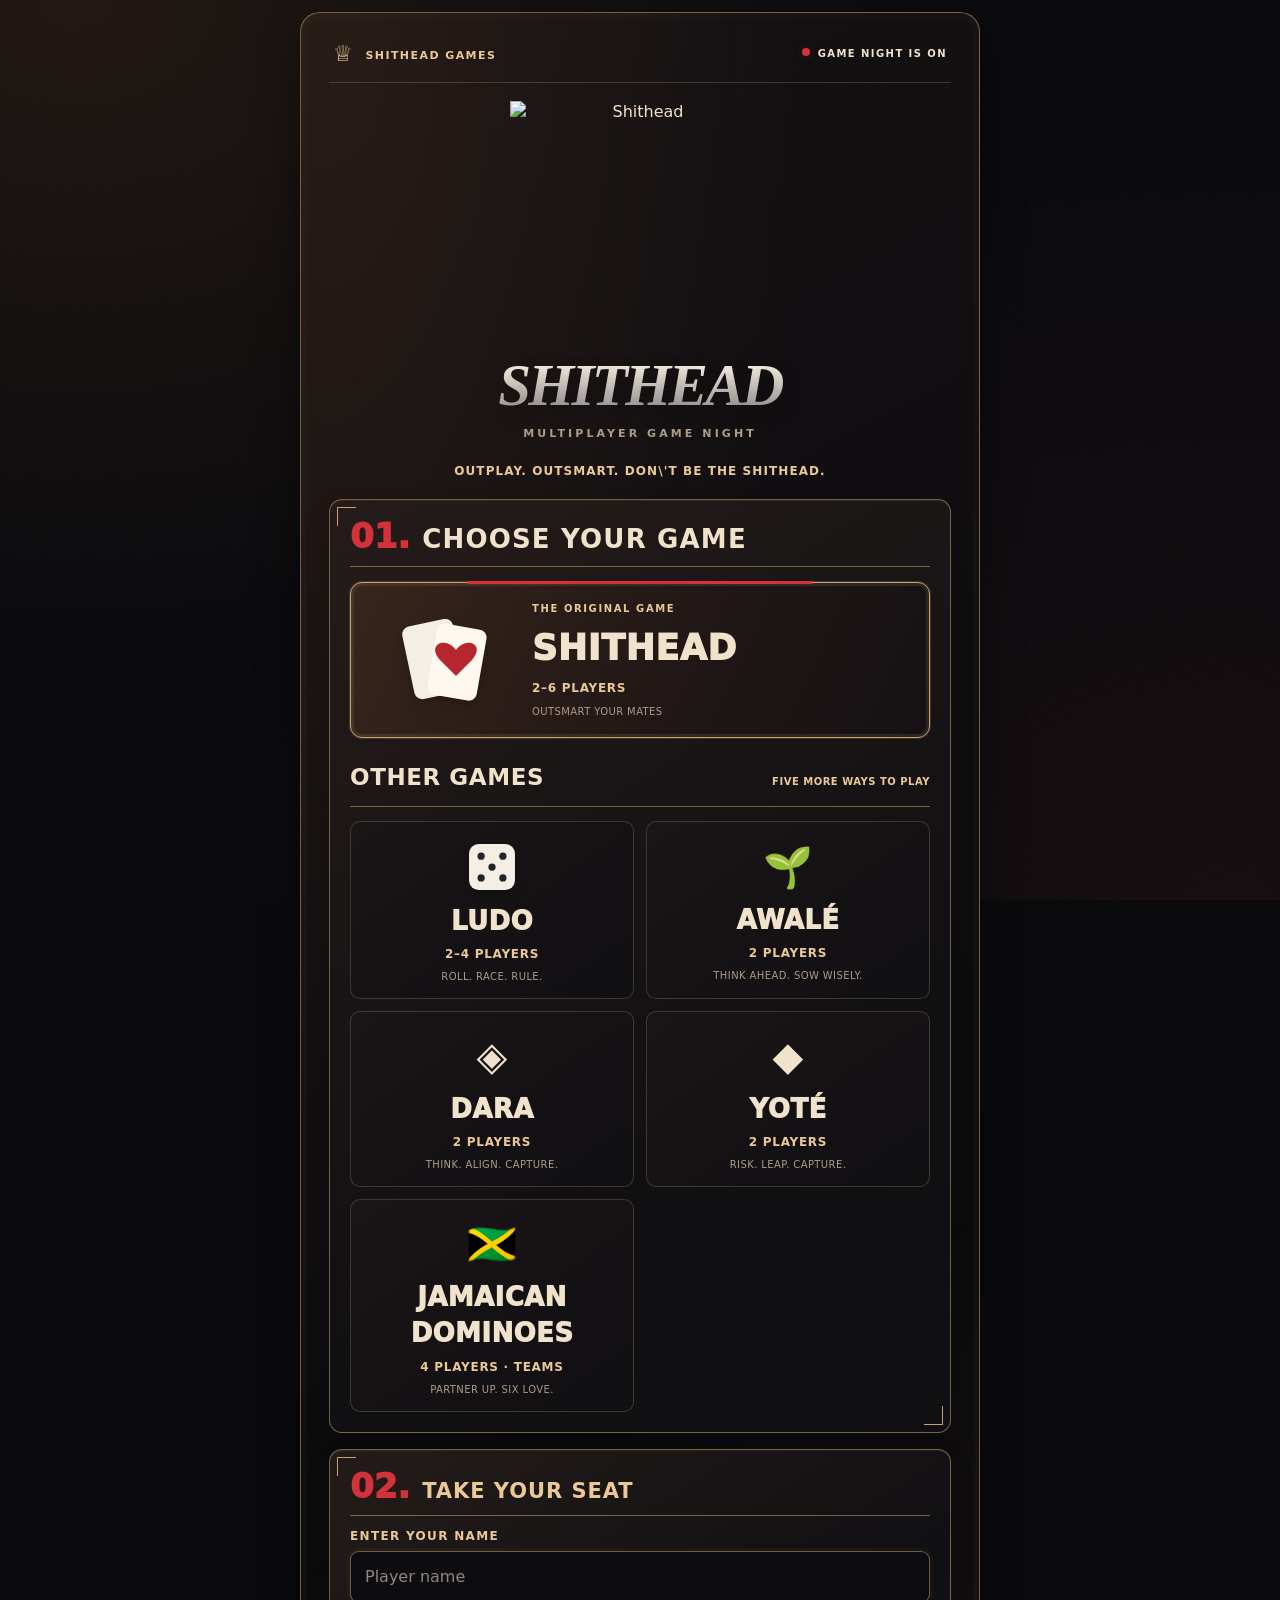
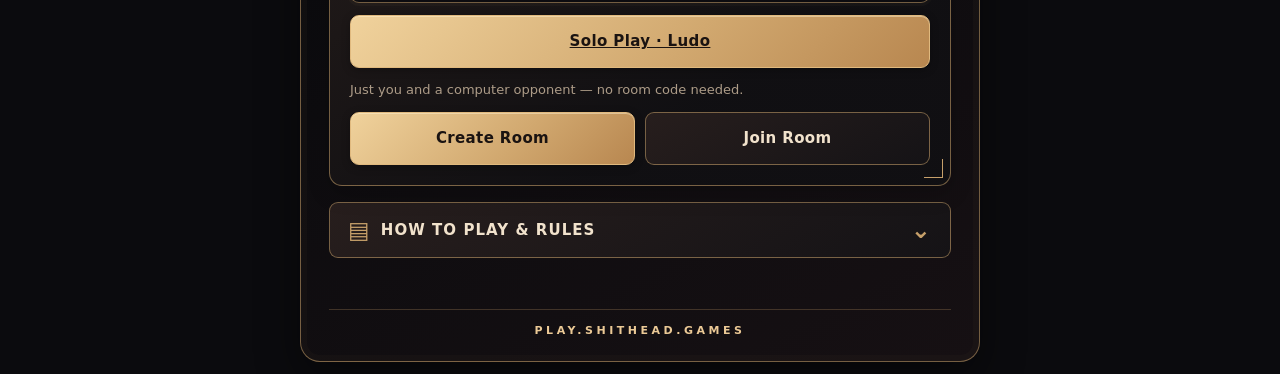
==== server/app/static/index.html @ e71b08be "feat(solo): add Solo Play entry alongside multiplayer rooms" ====
<!doctype html>
<html lang="en">
<head>
<meta charset="utf-8">
<meta name="viewport" content="width=device-width,initial-scale=1,viewport-fit=cover">
<meta name="theme-color" content="#0b0b0e">
<title>Shithead Games — Shithead &amp; Ludo</title>
<link rel="icon" href="/brand/favicon.png" type="image/png">
<link rel="apple-touch-icon" href="/brand/shithead-logo-180.png">
<meta name="description" content="Play Shithead and Ludo with friends online.">
<meta name="apple-mobile-web-app-capable" content="yes">
<meta name="apple-mobile-web-app-title" content="Shithead">
<style>
/* ---------------------------------------------------------------- tokens */
:root{
  --wood-1:#7d4c2b; --wood-2:#5a3520; --wood-3:#331d10;
  --ivory:#f8f2e4; --ivory-2:#e6d9bd;
  --red:#b3261e; --black:#18212b;
  --amber:#f3a23e; --amber-dim:#8a5a24;
  --charcoal:#14181c; --panel:rgba(20,13,8,.62);
  --text:#f6efe4; --muted:#c3ad94;
  --ok:#3fae63;
  --card-w:60px; --card-h:84px;
  color-scheme:dark;
}
*{box-sizing:border-box}
html,body{height:100%}
body{
  margin:0;
  font:16px/1.4 system-ui,-apple-system,"Segoe UI",sans-serif;
  color:var(--text);
  background:var(--charcoal);
  overscroll-behavior:none;
  -webkit-text-size-adjust:100%;
}
button{font:inherit;color:inherit;border:0;background:none;cursor:pointer}
.hidden{display:none!important}

/* ------------------------------------------------------------ app shell */
#app{min-height:100dvh;display:flex;flex-direction:column}

/* --------------------------------------------------------- home + lobby */
.shell{
  min-height:100dvh;display:flex;flex-direction:column;gap:18px;
  padding:28px 20px calc(28px + env(safe-area-inset-bottom));
  max-width:520px;margin-inline:auto;width:100%;
  background:
    radial-gradient(120% 70% at 50% 0%,#20262c 0%,#14181c 60%,#0e1114 100%);
}
.brand{text-align:center;margin-top:18px}
/* Owner-approved artwork. Square, never cropped or recoloured; the art
   carries its own charcoal ground, so the frame only softens its edge. */
.brand .mark{
  width:170px;height:170px;margin:0 auto 16px;display:block;
  border-radius:22px;object-fit:contain;
  background:#0f0d0c;border:1px solid rgba(255,255,255,.07);
  box-shadow:0 18px 40px rgba(0,0,0,.55);
}
.brand h1{
  margin:0;font:italic 800 40px/1 Georgia,serif;letter-spacing:.04em;
  background:linear-gradient(180deg,#ffffff,#9aa3ad 60%,#6d757e);
  -webkit-background-clip:text;background-clip:text;color:transparent;
}
.brand p{margin:6px 0 0;color:var(--muted);font-size:13px;letter-spacing:.08em;text-transform:uppercase}
.panel{
  background:rgba(255,255,255,.045);border:1px solid rgba(255,255,255,.09);
  border-radius:18px;padding:18px;
}
.panel h2{margin:0 0 12px;font-size:13px;letter-spacing:.14em;text-transform:uppercase;color:var(--muted);font-weight:600}
label.field{display:block;margin-bottom:12px}
label.field span{display:block;font-size:12px;letter-spacing:.1em;text-transform:uppercase;color:var(--muted);margin-bottom:6px}
input,select{
  width:100%;padding:14px;border-radius:12px;
  background:rgba(0,0,0,.35);border:1px solid rgba(255,255,255,.14);
  color:var(--text);font:inherit;
}
input:focus,select:focus{outline:2px solid var(--amber);outline-offset:1px}
.btn{
  display:block;width:100%;padding:15px;border-radius:13px;font-weight:700;
  text-align:center;transition:transform .08s,filter .15s;
}
.btn:active{transform:scale(.98)}
.btn:disabled{opacity:.45;cursor:not-allowed}
.btn-primary{background:linear-gradient(180deg,#eceff3,#c3cad3);color:#14181c}
.btn-ghost{background:rgba(255,255,255,.07);border:1px solid rgba(255,255,255,.16)}
.btn-row{display:grid;grid-template-columns:1fr 1fr;gap:12px}
#room{text-transform:uppercase;letter-spacing:.4em;text-align:center;font-weight:700}
#status{min-height:22px;text-align:center;color:var(--amber);font-size:14px}

/* seats in the lobby */
#players{list-style:none;margin:0;padding:0;display:flex;flex-direction:column;gap:10px}
#players li{display:flex;align-items:center;gap:12px;padding:12px;border-radius:13px;background:rgba(0,0,0,.28)}
.avatar{
  width:38px;height:38px;border-radius:50%;flex:0 0 auto;display:grid;place-items:center;
  background:linear-gradient(145deg,#4a5560,#2b333c);font-weight:700;font-size:15px;
}
.seat-name{flex:1;min-width:0;overflow:hidden;text-overflow:ellipsis;white-space:nowrap}
.pill{font-size:11px;letter-spacing:.08em;text-transform:uppercase;padding:4px 9px;border-radius:999px}
.pill.ready{background:rgba(63,174,99,.2);color:#7fd49a}
.pill.waiting{background:rgba(255,255,255,.08);color:var(--muted)}
.pill.off{background:rgba(179,38,30,.18);color:#e88b85}
.code-display{text-align:center;padding:14px;border-radius:14px;background:rgba(0,0,0,.3);margin-bottom:14px}
.code-display b{display:block;font-size:34px;letter-spacing:.5em;text-indent:.5em;font-weight:800}
.code-display small{color:var(--muted);letter-spacing:.1em;text-transform:uppercase;font-size:11px}

/* ------------------------------------------------------------ the table */
#screen-table{
  flex:1;display:flex;flex-direction:column;min-height:100dvh;
  padding:calc(8px + env(safe-area-inset-top)) 10px calc(8px + env(safe-area-inset-bottom));
  background:
    radial-gradient(130% 80% at 50% 38%,#8a552f 0%,#6a3f24 38%,#432716 72%,#2a1810 100%),
    repeating-linear-gradient(94deg,rgba(0,0,0,.055) 0 2px,rgba(255,255,255,.012) 2px 6px);
  background-blend-mode:multiply,normal;
}
.table-top{display:flex;align-items:center;gap:10px;margin-bottom:6px}
.room-chip{
  padding:7px 11px;border-radius:11px;background:rgba(0,0,0,.42);
  font-size:11px;letter-spacing:.1em;line-height:1.25;color:var(--muted);
}
.room-chip b{display:block;color:var(--text);font-size:15px;letter-spacing:.26em}
.table-top .spacer{flex:1}
.icon-btn{
  width:40px;height:40px;border-radius:50%;background:rgba(0,0,0,.42);
  display:grid;place-items:center;font-size:17px;
}
.table-top .icon-btn + .icon-btn{margin-left:8px}
#refresh-game svg{width:20px;height:20px;color:var(--ivory-2)}
#refresh-game[disabled]{opacity:.55}
#refresh-game.spinning svg{animation:spin .9s linear infinite}
@keyframes spin{to{transform:rotate(360deg)}}
@media (prefers-reduced-motion:reduce){#refresh-game.spinning svg{animation:none}}

/* opponents */
#opponents{display:flex;gap:8px;justify-content:center;flex-wrap:wrap;margin-bottom:4px}
.opp{
  flex:1 1 0;min-width:96px;max-width:172px;padding:8px 6px;border-radius:14px;
  background:rgba(0,0,0,.3);border:1.5px solid transparent;text-align:center;
  transition:border-color .2s,background .2s;
}
.opp.is-turn{border-color:var(--amber);background:rgba(243,162,62,.14)}
.opp.targetable{cursor:pointer}
.opp.targeted{border-color:#6fd3f5;background:rgba(111,211,245,.16)}
.opp.done{opacity:.45}
.opp-head{display:flex;align-items:center;gap:7px;justify-content:center;margin-bottom:6px}
.opp-name{font-size:12px;font-weight:600;overflow:hidden;text-overflow:ellipsis;white-space:nowrap;max-width:72px}
.opp .avatar{width:26px;height:26px;font-size:12px}
.opp-zones{display:flex;gap:6px;justify-content:center;align-items:flex-end}
.mini-stack{position:relative;display:grid;place-items:center}
.mini{width:22px;height:31px;border-radius:4px}
.mini.back{background:linear-gradient(140deg,#35465a,#1b2531);border:1px solid #0e151d}
.count-badge{
  position:absolute;right:-5px;bottom:-5px;min-width:17px;height:17px;padding:0 4px;
  border-radius:9px;background:var(--charcoal);color:var(--text);
  font-size:10px;font-weight:700;display:grid;place-items:center;border:1px solid rgba(255,255,255,.2);
}
.zone-tag{font-size:9px;letter-spacing:.06em;text-transform:uppercase;color:var(--muted);margin-top:3px}

/* turn banner */
#turn-banner{
  align-self:center;margin:8px 0;padding:11px 26px;border-radius:999px;
  font-weight:800;letter-spacing:.04em;font-size:15px;
  background:rgba(0,0,0,.4);color:var(--muted);transition:background .25s,color .25s;
}
#turn-banner.mine{background:linear-gradient(180deg,#46c172,#2f9b56);color:#06210f;box-shadow:0 3px 14px rgba(63,174,99,.35)}
#turn-banner.over{background:rgba(179,38,30,.3);color:#f0b4b0}
#finished-actions{display:grid;gap:8px;margin:9px auto;width:min(100%,360px)}
#reaction-actions{display:flex;gap:5px;justify-content:center;flex-wrap:wrap;margin:8px 0}
#reaction-actions button{background:rgba(0,0,0,.45);border:1px solid #856249;border-radius:12px;padding:8px;font-size:22px}
#reaction-toast{position:fixed;left:50%;top:16%;transform:translateX(-50%);z-index:4;background:#1c1510eF;border:1px solid var(--amber);border-radius:25px;padding:10px 18px;font-size:23px;pointer-events:none;max-width:90%;text-align:center}

/* centre felt */
.felt{
  flex:1;display:flex;align-items:center;justify-content:center;gap:26px;
  min-height:140px;position:relative;
}
.slot{display:flex;flex-direction:column;align-items:center;gap:7px}
.slot-label{font-size:11px;letter-spacing:.08em;text-transform:uppercase;color:var(--muted)}
.empty-slot{
  width:var(--card-w);height:var(--card-h);border-radius:9px;
  border:2px dashed rgba(255,255,255,.22);display:grid;place-items:center;
  font-size:11px;color:rgba(255,255,255,.4);
}
.pile-stack{position:relative;width:var(--card-w);height:var(--card-h)}
.pile-stack .card{position:absolute;inset:0}
.pile-stack .card:nth-child(1){transform:translate(4px,4px) rotate(3deg)}
.pile-stack .card:nth-child(2){transform:translate(2px,2px) rotate(-2deg)}
.pile-stack .card:nth-child(3){transform:none}
#lock-badge{
  position:absolute;top:4px;left:50%;transform:translateX(-50%);
  padding:5px 13px;border-radius:999px;background:rgba(111,211,245,.2);
  border:1px solid rgba(111,211,245,.5);color:#bfe9fa;
  font-size:11px;font-weight:700;letter-spacing:.08em;text-transform:uppercase;
}

/* a card */
.card{
  width:var(--card-w);height:var(--card-h);border-radius:8px;position:relative;
  background:linear-gradient(158deg,var(--ivory),var(--ivory-2));
  box-shadow:0 3px 7px rgba(0,0,0,.45),inset 0 0 0 1px rgba(0,0,0,.09);
  font-family:Georgia,"Times New Roman",serif;flex:0 0 auto;
}
.card.red{color:var(--red)} .card.black{color:var(--black)}
.card .corner{position:absolute;font-weight:700;line-height:.95;text-align:center}
.card .corner.tl{top:5px;left:5px;font-size:13px}
.card .corner.br{bottom:5px;right:5px;font-size:13px;transform:rotate(180deg)}
.card .corner small{display:block;font-size:10px}
.card .centre{position:absolute;inset:0;display:grid;place-items:center;font-size:30px;font-weight:700}
.card.joker .centre{font-size:13px;letter-spacing:.04em;text-align:center;line-height:1.15}
/* small card, used for opponents' exposed face-up cards */
.card.sm{width:26px;height:37px;border-radius:4px;box-shadow:0 2px 4px rgba(0,0,0,.45)}
.card.sm .corner{display:none}
.card.sm .centre{font-size:14px}
.card.sm.joker .centre{font-size:7px;line-height:1.1;letter-spacing:0}
/* the face-down row is context, not the focus, so it sits smaller */
#your-face-down .card-back{width:46px;height:64px}
.card-back{
  width:var(--card-w);height:var(--card-h);border-radius:8px;flex:0 0 auto;
  background:
    repeating-linear-gradient(45deg,rgba(255,255,255,.055) 0 4px,transparent 4px 8px),
    linear-gradient(140deg,#35465a,#1b2531);
  border:1px solid #0e151d;box-shadow:0 3px 7px rgba(0,0,0,.45);
}

/* your zones */
.my-zone{margin-top:6px}
.zone-row{display:flex;gap:7px;justify-content:center;align-items:flex-end;flex-wrap:wrap;min-height:4px}
.zone-row.scroll{flex-wrap:nowrap;overflow-x:auto;justify-content:flex-start;padding:4px 2px 8px;scrollbar-width:none}
.zone-row.scroll::-webkit-scrollbar{display:none}
.zone-heading{
  text-align:center;font-size:10px;letter-spacing:.12em;text-transform:uppercase;
  color:var(--muted);margin:7px 0 4px;
}
.zone-heading.live{color:var(--amber)}
.pick{position:relative;transition:transform .12s,filter .12s;background:none;padding:0}
.pick[aria-pressed="true"]{transform:translateY(-13px)}
.pick[aria-pressed="true"] .card,.pick[aria-pressed="true"] .card-back{
  box-shadow:0 0 0 2.5px var(--amber),0 7px 16px rgba(0,0,0,.55);
}
.pick:disabled{filter:grayscale(.55) brightness(.75);cursor:default}

/* actions */
#action-hint{text-align:center;font-size:12.5px;color:var(--muted);min-height:17px;margin:2px 0 6px}
#actions{display:flex;gap:7px;justify-content:center;flex-wrap:wrap}
#actions button{
  padding:12px 16px;border-radius:12px;font-weight:700;font-size:14px;
  background:rgba(0,0,0,.42);border:1px solid rgba(255,255,255,.15);
  transition:transform .08s;
}
#actions button:active{transform:scale(.96)}
#actions button.key{background:linear-gradient(180deg,#f0a74c,#d2792a);color:#2a1606;border-color:transparent}
#actions button.danger{background:rgba(179,38,30,.3);border-color:rgba(179,38,30,.55);color:#f3b9b5}
#table-status{text-align:center;font-size:12.5px;color:var(--amber);min-height:16px;margin-top:5px}

/* ----------------------------------------------------------- rules page */
.rules-top{display:flex;align-items:center;gap:12px;margin-bottom:4px}
.rules-title{margin:0;font:800 26px/1.1 Georgia,serif;letter-spacing:.01em}
.rules-block{padding:16px 17px}
.rules-block p{margin:0 0 9px;font-size:14.5px;line-height:1.55;color:#ded3c4}
.rules-block p:last-child{margin-bottom:0}
.rules-block b{color:var(--text)}
.r-head{margin:0 0 10px;font-size:12px;letter-spacing:.14em;text-transform:uppercase;color:var(--muted);font-weight:700}
.r-power{margin:17px 0 7px;font-size:15.5px;font-weight:700}
.r-power:first-of-type{margin-top:4px}
.r-power.gold{color:#e8c061}.r-power.red{color:#e8756c}
.r-power.blue{color:#6fc0e8}.r-power.green{color:#6fd49a}
.r-sub{margin:16px 0 7px;font-size:14.5px;font-weight:700;color:var(--text)}
.r-sub:first-of-type{margin-top:2px}
.rules-foot{text-align:center;font-size:12.5px;color:var(--muted);margin:2px 0 8px}
@media (max-height:680px){
  :root{--card-w:52px;--card-h:73px}
  .brand .mark{width:138px;height:138px}
  .brand h1{font-size:33px}
}

.game-choices{display:grid;grid-template-columns:1fr 1fr;gap:12px}
.game-choice{display:flex;flex-direction:column;align-items:center;gap:5px;border-radius:15px;border:1px solid #414b56;background:#1b2229;padding:15px;color:#fff}
.game-choice.active{border:2px solid #f3a23e;background:#353026}
.game-emoji{font-size:34px}.game-choice small,.game-label{color:var(--muted)}
.game-label{text-align:center;margin:0}
.ludo-shell{max-width:680px;gap:10px;justify-content:flex-start}
.ludo-top{display:flex;justify-content:space-between;align-items:center}
.ludo-top>strong{font-size:22px;letter-spacing:.2em;color:#f2c77f}
.ludo-turn{text-align:center;font-weight:800;font-size:19px}
.ludo-board{width:100%;aspect-ratio:1;display:grid;grid-template-columns:repeat(15,minmax(0,1fr));grid-template-rows:repeat(15,minmax(0,1fr));background:#f5ead2;border:4px solid #9b774b;border-radius:8px;overflow:hidden}
.ludo-cell{display:flex;align-items:center;justify-content:center;gap:1px;position:relative;border:1px solid #cbbda5;background:#fffbf2;color:#ab936d;font-size:9px;min-width:0;min-height:0}
.ludo-cell.blank{background:#202831;border:0}
.ludo-cell.base.red,.ludo-cell.lane.red,.ludo-cell.start.red{background:#bd383b}
.ludo-cell.base.green,.ludo-cell.lane.green,.ludo-cell.start.green{background:#318e66}
.ludo-cell.base.yellow,.ludo-cell.lane.yellow,.ludo-cell.start.yellow{background:#e1b13d}
.ludo-cell.base.blue,.ludo-cell.lane.blue,.ludo-cell.start.blue{background:#367bc5}
.ludo-cell.safe{background:#efe4bb;color:#b17f2e}
.ludo-cell.center{background:#59432e;color:#f8d59d}
.ludo-token{padding:0;flex:1 1 0;min-width:0;max-width:85%;aspect-ratio:1;border:2px solid #fff;border-radius:50%;font-size:clamp(6px,1.7vw,11px);font-weight:800;color:white;box-shadow:0 1px 3px #2228;z-index:1}
.ludo-token.red{background:#d82730}.ludo-token.green{background:#137d54}.ludo-token.yellow{background:#b98913}.ludo-token.blue{background:#175ab1}
.ludo-token:disabled{opacity:.83}.ludo-token.legal{outline:3px solid #101820;box-shadow:0 0 0 3px #fff;animation:ludo-pulse 1.2s infinite alternate}
@keyframes ludo-pulse{to{transform:scale(.87)}}
.ludo-controls{display:flex;align-items:center;gap:14px;flex-wrap:wrap}
.ludo-die{font-size:32px;border-radius:12px;background:#fff;color:#262526;min-width:55px;text-align:center;padding:5px}
.ludo-controls .btn{flex:1 1 120px}.ludo-controls p{width:100%;margin:0;text-align:center;color:var(--muted)}
.ludo-reactions{display:flex;gap:6px;justify-content:center;flex-wrap:wrap}.ludo-reactions button{background:#222d37;padding:7px 11px;border-radius:9px;font-size:22px}

.ludo-players{display:grid;grid-template-columns:repeat(2,minmax(0,1fr));gap:7px}
.ludo-player{padding:9px 10px;border-radius:12px;display:flex;align-items:center;gap:8px;background:#17202a;border:1px solid #3a4956;min-width:0}
.ludo-player.active{border-color:#f3a23e;box-shadow:0 0 0 1px #f3a23e55}
.ludo-player .dot{width:13px;height:13px;flex:0 0 auto;border-radius:50%}
.ludo-player .dot.red{background:#e04a4a}.ludo-player .dot.green{background:#36b982}
.ludo-player .dot.yellow{background:#e8b949}.ludo-player .dot.blue{background:#4ba0fa}
.ludo-player .name{font-weight:700;white-space:nowrap;overflow:hidden;text-overflow:ellipsis;flex:1}
.ludo-player .progress{font-size:12px;color:#d0c5b4;white-space:nowrap}
.ludo-move-options{display:flex;align-items:center;gap:7px;flex-wrap:wrap}
.ludo-move-options strong{flex-basis:100%;font-size:13px}
.ludo-move-options button{background:#dfb25c;color:#131b22;padding:13px 15px;border-radius:11px;font-weight:800;min-height:44px}
.ludo-home-count{display:grid;place-items:center;color:white;border:1px solid #fff;border-radius:50%;font-weight:900;font-size:10px;width:95%;aspect-ratio:1;z-index:1}
.ludo-home-count.red{background:#d82730}.ludo-home-count.green{background:#137d54}
.ludo-home-count.yellow{background:#b98913}.ludo-home-count.blue{background:#175ab1}
@media(prefers-reduced-motion:reduce){.ludo-token.legal{animation:none}}


/* Simple game selector; keep the original Shithead identity prominent. */
#screen-home .mark{width:min(290px,80vw);height:auto;border:0;box-shadow:none;background:none;margin-bottom:0}
#screen-home .brand{margin-top:0}
#screen-home .brand p{color:#c7c5c2;letter-spacing:.14em}
#screen-home .game-choice{min-width:0;background:#171d22;border-color:#343b42}
#screen-home .game-choice.active{border-color:#e3b767;background:#24282c;box-shadow:0 0 0 1px #e3b767}
#screen-home .game-choice strong{font-size:20px}
#screen-home .game-choice small{color:#adb1b6}
#screen-home .game-emoji{font-size:40px}
#screen-home .btn-row{gap:10px}
#ludo-status{min-height:18px;text-align:center;color:var(--amber);font-size:13px}
/*
 * SHITHEAD Games — approved dark / antique-gold visual reskin.
 * Presentation only. Shithead and Ludo mechanics, interaction targets,
 * board geometry, and networking remain in the existing HTML/JS.
 * Original jester artwork: /brand/shithead-logo.png (unchanged).
 */
:root {
  --bg: #0b0b0e;
  --surface: #171416;
  --surface-raised: #241d1b;
  --gold: #c7a06a;
  --gold-bright: #ebc996;
  --cream: #f1e2cc;
  --beige: #ad9c88;
  --crimson: #d3323a;
  --border-gold: rgba(199,160,106,.55);
  --border-soft: rgba(199,160,106,.26);
  --shadow-deep: 0 16px 44px rgba(0,0,0,.42);
  /* Map legacy presentation tokens; leave card dimensions and state alone. */
  --wood-1: #33241d;
  --wood-2: #231a19;
  --wood-3: #0b0b0e;
  --ivory: #f5e9d4;
  --ivory-2: #e1cfb3;
  --red: #b82332;
  --black: #1b1a1c;
  --amber: #c7a06a;
  --amber-dim: #7c5739;
  --charcoal: #0b0b0e;
  --panel: rgba(23,20,22,.94);
  --text: #f1e2cc;
  --muted: #ad9c88;
}
html { background: var(--bg); }
body {
  color: var(--cream);
  background-color: var(--bg);
  background-image:
    radial-gradient(ellipse at 6% 0%, rgba(114,70,41,.22),transparent 49%),
    radial-gradient(ellipse at 96% 100%, rgba(91,32,37,.14),transparent 58%),
    repeating-linear-gradient(115deg,transparent 0 5px,rgba(235,201,150,.008) 5px 6px);
}
button, input, select { -webkit-tap-highlight-color: transparent; }
button:focus-visible, input:focus-visible, select:focus-visible {
  outline: 2px solid var(--gold-bright);
  outline-offset: 3px;
}
button:not(:disabled) { transition: filter .16s ease, border-color .16s ease, box-shadow .16s ease, transform .1s ease, background-color .16s ease; }
button:not(:disabled):active { transform: scale(.98); }
button:disabled { opacity: .52; cursor: not-allowed; }
@media (hover:hover) {
  button:not(:disabled):hover { filter: brightness(1.11); }
}
.shell {
  background:
    radial-gradient(ellipse at 5% 0%, rgba(109,69,44,.21),transparent 51%),
    linear-gradient(152deg,#151113 0%,#0b0b0e 68%,#161013 100%);
  color: var(--cream);
}
.panel {
  position: relative;
  border: 1px solid var(--border-gold);
  border-radius: 13px;
  background: linear-gradient(148deg,rgba(37,29,27,.96),rgba(17,16,19,.96) 67%);
  box-shadow: inset 0 1px rgba(235,201,150,.08), 0 8px 22px rgba(0,0,0,.2);
}
.panel::before, .panel::after {
  position:absolute; content:""; width:18px; height:18px; pointer-events:none;
}
.panel::before {top:7px;left:7px;border-top:1px solid var(--gold);border-left:1px solid var(--gold);}
.panel::after {right:7px;bottom:7px;border-bottom:1px solid var(--gold);border-right:1px solid var(--gold);}
.panel h2, .r-head, label.field span {
  color: var(--gold-bright);
  font-weight: 800;
  letter-spacing: .11em;
  text-transform: uppercase;
}
.panel h2 {
  font-family: "Arial Narrow","Roboto Condensed",system-ui,sans-serif;
  font-size: clamp(16px,2.8vw,21px);
  line-height: 1.25;
  letter-spacing: .045em;
}
label.field span {font-size:12px;}
input, select {
  min-height: 48px;
  border-radius: 9px;
  background: #0d0c10;
  border: 1px solid var(--border-gold);
  box-shadow: inset 0 1px 4px rgba(0,0,0,.25),0 0 0 3px rgba(199,160,106,.035);
  color: var(--cream);
}
input::placeholder { color: #92877e; opacity: 1; }
input:focus, select:focus { outline: 2px solid var(--gold-bright); outline-offset: 2px; }
select option { color:var(--cream);background:var(--surface); }
.btn {
  min-height: 48px;
  border-radius: 9px;
  font-family: "Arial Narrow","Roboto Condensed",system-ui,sans-serif;
  font-weight: 850;
  font-size: 15px;
  letter-spacing: .025em;
}
.btn-primary {
  color: #1a1311;
  background: linear-gradient(135deg,#f0d29c 0%,#d1a86f 58%,#b88750 100%);
  border: 1px solid #e0b97e;
  box-shadow: inset 0 1px rgba(255,244,213,.45),0 2px 9px rgba(0,0,0,.28);
}
.btn-ghost {
  color:var(--cream);
  background: linear-gradient(150deg,#271e1d,#151316);
  border: 1px solid var(--border-gold);
}
.btn:disabled {filter:saturate(.65);}
.game-label,.games-join-help,.rules-foot {color:var(--beige);}

/* Home: approved branded game-night composition. */
#screen-home {
  width:min(100% - 24px,680px);
  max-width:680px;
  min-height:calc(100dvh - 24px);
  margin:12px auto;
  gap:16px;
  padding:22px clamp(14px,4vw,28px) calc(22px + env(safe-area-inset-bottom));
  border:1px solid var(--border-gold);
  border-radius:20px;
  box-shadow:var(--shadow-deep),inset 0 0 0 6px rgba(199,160,106,.025);
}
.home-topline {
  display:flex; align-items:center; justify-content:space-between;
  gap:8px; padding:4px 4px 12px;
  border-bottom:1px solid var(--border-soft);
  color:var(--gold-bright);
  font-size:11px; font-weight:800; letter-spacing:.13em; text-transform:uppercase;
}
.home-topline .home-crown {font-size:22px;vertical-align:-2px;margin-right:6px;}
.home-live {color:var(--cream);white-space:nowrap;font-size:10px;}
.home-live::before {content:"";display:inline-block;width:8px;height:8px;background:var(--crimson);border-radius:50%;margin-right:8px;vertical-align:1px;box-shadow:0 0 9px rgba(211,50,58,.25);}
#screen-home .brand {margin:0;text-align:center;}
#screen-home .brand .mark {
  width:min(260px,72vw);
  height:auto;
  aspect-ratio:1;
  object-fit:contain;
  display:block;
  margin:2px auto 0;
  border:0;
  border-radius:0;
  box-shadow:none;
  background:none;
  filter:none;
}
#screen-home .brand h1 {
  margin:-6px 0 0;
  font: italic 900 clamp(39px,9vw,59px)/1.05 Georgia,"Times New Roman",serif;
  letter-spacing:-.045em;
  background:linear-gradient(#fff8e9 7%,#d8d1c8 48%,#8d8990 100%);
  -webkit-background-clip:text;background-clip:text;color:transparent;
  text-shadow:0 6px 20px rgba(0,0,0,.22);
}
#screen-home .brand p {
  margin:9px 0 0;
  color:var(--beige);
  font-size:11px;
  font-weight:750;
  letter-spacing:.28em;
  text-transform:uppercase;
}
#screen-home .brand .brand-strapline {
  margin:22px 0 3px;
  color:var(--gold-bright);
  font-size:12px;
  font-weight:850;
  letter-spacing:.09em;
}
#screen-home .panel {padding:19px 20px 20px;}
#game-picker h2,.seat-heading {
  display:flex;align-items:baseline;gap:12px;
  padding:0 0 11px;
  margin:0 0 15px;
  border-bottom:1px solid var(--border-gold);
  font-size:clamp(19px,4.2vw,26px);
  font-weight:900; color:var(--cream);
}
#game-picker h2::before,.seat-heading::before {
  color:var(--crimson);
  font-weight:950;
  font-size:clamp(25px,6vw,34px);
  line-height:1;
  letter-spacing:0;
}
#game-picker h2::before {content:"01.";}
.seat-heading::before {content:"02.";}
#screen-home .game-choices {gap:12px;}
#screen-home .game-choice {
  position:relative;
  display:flex; flex-direction:column; justify-content:center; align-items:center;
  gap:7px; min-width:0; min-height:172px;
  padding:16px 8px 14px;
  background:linear-gradient(145deg,#1a1517,#100f12);
  border:1px solid var(--border-soft);
  border-radius:10px;
  color:var(--cream);
  text-align:center;
}
#screen-home .game-choice.active,
#screen-home .game-choice[aria-pressed="true"] {
  background:linear-gradient(147deg,#3b2820 0%,#241a18 53%,#151114 100%);
  border:2px solid var(--gold);
  box-shadow:inset 0 0 0 3px rgba(235,201,150,.1),0 0 0 1px rgba(199,160,106,.22);
}
#screen-home .game-choice.active::before {
  content:"";
  position:absolute;left:20%;right:20%;top:-2px;height:3px;
  background:var(--crimson);
}
#screen-home .game-choice svg {
  width:58px;height:58px;display:block;
  filter:drop-shadow(0 4px 4px rgba(0,0,0,.2));
}
#screen-home .game-choice strong {
  font-family:"Arial Narrow","Roboto Condensed",system-ui,sans-serif;
  font-size:clamp(18px,4.5vw,26px);
  font-weight:950;letter-spacing:.015em;text-transform:uppercase;
}
#screen-home .game-choice small {
  color:var(--gold-bright);
  font-size:12px; font-weight:800;letter-spacing:.06em;text-transform:uppercase;
}
#screen-home .game-choice .choice-tagline {
  color:var(--beige);font-size:10px;letter-spacing:.04em;text-transform:uppercase;
}
#screen-home .btn-row {gap:10px;}
#screen-home #go-rules {
  width:100%;display:flex;align-items:center;justify-content:space-between;
  padding:15px 18px;text-align:left;text-transform:uppercase;
  font-size:15px;letter-spacing:.07em;
}
#go-rules::before {content:"▤";font-size:23px;line-height:1;color:var(--gold);margin-right:10px;}
#go-rules::after {content:"⌄";font-size:24px;line-height:1;color:var(--gold);margin-left:auto;}
#screen-home #status {margin:0;min-height:18px;color:var(--gold-bright);}
.home-footer {
  margin:1px 0 0;
  padding-top:13px;
  border-top:1px solid var(--border-soft);
  text-align:center;
  color:var(--gold-bright);
  font-size:11px;letter-spacing:.32em;font-weight:850;
}
#screen-home .games-entry-panel {border-color:var(--gold);}
#room {letter-spacing:.32em;}

/* Rooms, seats, reconnects, and status panels */
#screen-lobby {max-width:610px;}
#screen-lobby .panel {margin-block:1px;}
.code-display {
  background:linear-gradient(145deg,rgba(49,35,27,.84),rgba(18,15,17,.9));
  border:1px solid var(--border-gold);
  box-shadow:var(--shadow-deep);
}
.code-display b {color:var(--gold-bright);font-variant-numeric:tabular-nums;}
.code-display small {color:var(--beige);}
#players li {
  border:1px solid var(--border-soft);
  background:linear-gradient(145deg,#241c1b,#141316);
  border-radius:9px;
}
.avatar {
  background:linear-gradient(145deg,#7d563c,#291e1c);
  border:1px solid var(--border-gold);
  color:var(--cream);
}
.pill.ready {background:rgba(53,140,83,.18);color:#a5dfb0;border:1px solid rgba(80,178,104,.35);}
.pill.waiting {background:rgba(199,160,106,.13);color:var(--gold-bright);border:1px solid var(--border-soft);}
.pill.off {background:rgba(211,50,58,.14);color:#f19aa0;border:1px solid rgba(211,50,58,.4);}
#lobby-game-label {font-weight:750;letter-spacing:.04em;}
#lobby-switch {padding:14px;border:1px solid var(--border-soft);border-radius:12px;background:rgba(23,20,22,.82);}
#lobby-switch .btn + label {margin-top:12px;}

/* Shithead gameplay: a dramatic dark felt arena without moving controls. */
#screen-table {
  width:100%;max-width:1040px;margin-inline:auto;
  color:var(--cream);
  background:
    radial-gradient(ellipse at 50% 42%,rgba(69,50,35,.83),rgba(30,24,24,.93) 56%,#0b0b0e 100%),
    repeating-linear-gradient(85deg,rgba(235,201,150,.022) 0 1px,transparent 1px 7px);
  border-inline:1px solid var(--border-soft);
  box-shadow:0 0 50px rgba(0,0,0,.4);
}
.table-top {padding-bottom:9px;border-bottom:1px solid var(--border-soft);}
.room-chip {
  background:linear-gradient(145deg,#2b211d,#151316);
  border:1px solid var(--border-gold);
  color:var(--beige);
  border-radius:9px;
}
.room-chip b {color:var(--gold-bright);font-variant-numeric:tabular-nums;}
.icon-btn {
  min-width:44px;min-height:44px;border-radius:10px;
  color:var(--gold-bright);
  background:linear-gradient(155deg,#31241f,#161316);
  border:1px solid var(--border-gold);
}
#refresh-game svg {color:var(--gold-bright);}
.opp {
  background:linear-gradient(155deg,#291f1b,#171416);
  border:1px solid var(--border-soft);
  border-radius:10px;
}
.opp.is-turn {
  border-color:var(--gold-bright);
  background:linear-gradient(155deg,rgba(122,82,48,.53),rgba(28,23,22,.98));
  box-shadow:0 0 0 1px rgba(235,201,150,.13);
}
.opp.targeted {border-color:var(--crimson);background:rgba(111,25,35,.38);box-shadow:0 0 0 1px var(--crimson);}
.opp.done {opacity:.48;}
.opp-name {color:var(--cream);}
.mini.back {
  background:repeating-linear-gradient(45deg,transparent 0 3px,rgba(235,201,150,.08) 3px 4px),linear-gradient(145deg,#4b2828,#140e11);
  border:1px solid var(--gold);
}
.count-badge {background:var(--surface);color:var(--gold-bright);border-color:var(--border-gold);}
#turn-banner {
  max-width:100%;text-align:center;
  background:rgba(20,16,18,.85);
  color:var(--beige);border:1px solid var(--border-gold);border-radius:9px;
  box-shadow:0 4px 16px rgba(0,0,0,.25);
}
#turn-banner.mine {
  color:#1c130e;
  background:linear-gradient(145deg,#f0d29c,#c7a06a);
  border-color:var(--gold-bright);
  box-shadow:0 2px 17px rgba(199,160,106,.24);
}
#turn-banner.over {background:rgba(111,25,35,.54);border-color:var(--crimson);color:#ffc5c6;}
.felt {min-height:150px;isolation:isolate;}
.felt::before {
  content:"";position:absolute;inset:8px 4%;
  border:1px solid rgba(235,201,150,.17);
  border-radius:50%;pointer-events:none;z-index:-1;
  box-shadow:inset 0 0 42px rgba(0,0,0,.16);
}
.slot-label,.zone-heading,.zone-tag {color:var(--beige);font-weight:700;}
.zone-heading.live {color:var(--gold-bright);}
.empty-slot {border-color:rgba(235,201,150,.37);color:var(--beige);}
.card {
  background:
    repeating-linear-gradient(40deg,rgba(109,76,45,.025) 0 1px,transparent 1px 6px),
    linear-gradient(156deg,var(--ivory),var(--ivory-2));
  border:1px solid rgba(134,90,46,.65);
  box-shadow:0 5px 12px rgba(0,0,0,.54),inset 0 0 0 1px rgba(255,255,255,.25);
}
.card.red {color:#b82434;}
.card.black {color:#1c1b1d;}
.card-back {
  background:
    url("/brand/shithead-logo.png") center / contain no-repeat,
    repeating-linear-gradient(45deg,rgba(235,201,150,.06) 0 4px,transparent 4px 8px),
    linear-gradient(140deg,#352123,#100d10);
  border:1px solid var(--gold);
  box-shadow:0 4px 10px rgba(0,0,0,.5),inset 0 0 0 3px rgba(235,201,150,.15);
}
#lock-badge {
  border:1px solid var(--crimson);
  background:rgba(71,20,27,.89);
  color:#ffb4b9;
  box-shadow:0 3px 10px rgba(0,0,0,.3);
}
.pick[aria-pressed="true"] .card,.pick[aria-pressed="true"] .card-back {
  box-shadow:0 0 0 3px var(--gold-bright),0 9px 20px rgba(0,0,0,.6);
}
.pick:focus-visible {outline:2px solid var(--gold-bright);outline-offset:4px;}
#action-hint {color:var(--beige);}
#actions button {
  min-height:46px;
  border:1px solid var(--border-gold);
  background:linear-gradient(145deg,#30231e,#151316);
  color:var(--cream);
  font-weight:800;
  border-radius:9px;
}
#actions button.key {
  background:linear-gradient(145deg,#efd19a,#bd8a53);
  color:#1e130e;
  border-color:#e0b77b;
}
#actions button.danger {
  background:linear-gradient(145deg,#722730,#36181d);
  color:#ffe1e0;
  border-color:var(--crimson);
}
#reaction-actions button,.ludo-reactions button {
  min-width:44px;min-height:44px;
  border:1px solid var(--border-gold);
  background:linear-gradient(145deg,#30231f,#171416);
  border-radius:10px;
}
#reaction-toast {
  background:#21191bed;
  border:1px solid var(--gold-bright);
  color:var(--cream);box-shadow:var(--shadow-deep);
}
#table-status,#ludo-status {color:var(--gold-bright);}
#finished-actions {max-width:400px;}

/* Ludo — preserve every 15x15 board cell, 4 colours, and token hit target. */
#screen-ludo {
  max-width:720px;
  gap:12px;
  border-inline:1px solid var(--border-soft);
  box-shadow:0 0 40px rgba(0,0,0,.28);
}
.ludo-top {padding-bottom:10px;border-bottom:1px solid var(--border-soft);}
.ludo-top > strong {
  font:italic 850 28px/1 Georgia,serif;
  letter-spacing:.1em;
  color:var(--gold-bright);
}
.ludo-turn {
  color:var(--cream);
  border:1px solid var(--border-gold);
  background:linear-gradient(145deg,#33241e,#171416);
  padding:10px 12px;
  border-radius:9px;
  font-size:18px;letter-spacing:.015em;
}
.ludo-player {
  background:linear-gradient(145deg,#2c211f,#171416);
  border:1px solid var(--border-soft);
  color:var(--cream);
  border-radius:10px;
}
.ludo-player.active {
  border-color:var(--gold-bright);
  background:linear-gradient(145deg,#4b3425,#211918);
  box-shadow:0 0 0 1px rgba(235,201,150,.27);
}
.ludo-player .progress {color:var(--beige);}
.ludo-board {
  width:100%;aspect-ratio:1;
  border:5px solid #b38b57;
  border-radius:10px;
  background:var(--ivory);
  box-shadow:0 5px 0 #39291f,0 14px 24px rgba(0,0,0,.38),0 0 0 1px #e2bf85;
}
.ludo-cell {border-color:#c1ad8d;background:#fff7e8;color:#9b744d;}
.ludo-cell.blank {background:#241a1b;border:0;}
.ludo-cell.safe {background:#f1dcb1;color:#a06e2c;}
.ludo-cell.center {background:#59402e;color:#ffe0a7;}
/* red, green, blue and yellow Ludo base/lane/token colours remain untouched. */
.ludo-token.legal {
  outline:3px solid #241a1b;
  box-shadow:0 0 0 3px var(--gold-bright),0 2px 5px rgba(0,0,0,.4);
}
.ludo-die {
  min-width:60px;min-height:58px;
  display:grid;place-items:center;
  color:#211a17;
  background:linear-gradient(145deg,#fff1d8,#dfc8a3);
  border:2px solid var(--gold);
  border-radius:12px;
  box-shadow:0 5px 15px rgba(0,0,0,.33);
}
.ludo-controls {align-items:center;}
.ludo-move-options strong {color:var(--gold-bright);}
.ludo-move-options button {
  min-height:46px;
  background:linear-gradient(145deg,#f0d39f,#c7a06a);
  color:#1f1511;
  border:1px solid var(--gold-bright);
  border-radius:9px;
}
.ludo-controls p {color:var(--beige);}

/* Rules and ancillary screens */
.rules-title {
  color:var(--gold-bright);
  font:italic 850 clamp(23px,5.2vw,30px)/1.15 Georgia,serif;
}
.rules-top {padding-bottom:13px;border-bottom:1px solid var(--border-soft);}
.rules-block {padding:19px 20px;}
.rules-block p {color:#e7d6c0;}
.rules-block b {color:var(--cream);}
.r-power.gold {color:#f0ca8b;}
.r-power.red {color:#ef9396;}
.r-power.blue {color:#92c6e9;}
.r-power.green {color:#9bd8ae;}
.r-sub {color:var(--gold-bright);}
#screen-rules,#screen-ludo-rules {max-width:700px;}

/* Mobile safeguards: never modify the Ludo grid dimensions or JS controls. */
@media(max-width:500px) {
  .shell {padding:18px 12px calc(20px + env(safe-area-inset-bottom));gap:13px;}
  #screen-home {width:calc(100% - 14px);margin:7px auto;min-height:calc(100dvh - 14px);padding:14px 12px calc(18px + env(safe-area-inset-bottom));gap:13px;}
  #screen-home .panel {padding:16px 14px 17px;}
  .home-topline {font-size:10px;}
  #screen-home .brand .mark {width:min(236px,65vw);}
  #screen-home .game-choice {min-height:150px;padding:12px 6px;}
  #screen-home .game-choice svg {width:46px;height:46px;}
  #screen-home .brand .brand-strapline {font-size:10.5px;letter-spacing:.055em;}
  #screen-table {padding:calc(8px + env(safe-area-inset-top)) 8px calc(10px + env(safe-area-inset-bottom));}
  .felt {gap:20px;}
  .ludo-shell {padding-inline:10px;}
  .ludo-board {border-width:3px;border-radius:7px;}
  .ludo-players {gap:6px;}
  .ludo-player {padding:8px 7px;gap:6px;}
  .ludo-player .name {font-size:12px;}
  .ludo-player .progress {font-size:10px;}
  .ludo-cell {font-size:8px;}
  .ludo-token {border-width:1px;}
  #actions button {padding:11px 13px;font-size:13px;}
}
@media(max-width:360px) {
  #screen-home .panel {padding:14px 11px;}
  #screen-home .game-choices {gap:8px;}
  #screen-home .game-choice strong {font-size:17px;}
  #screen-home .game-choice small {font-size:10px;}
  .home-live {font-size:9px;}
  .home-topline {font-size:9px;}
  .btn-row {gap:7px;}
  .btn {padding:12px 7px;font-size:13px;}
  :root {--card-w:54px;--card-h:76px;}
}
@media(prefers-reduced-motion:reduce) {
  button:not(:disabled) {transition:none;}
}


/* Awalé game-specific surfaces, sharing existing gold/crimson brand tokens. */
#screen-awale{max-width:760px;gap:14px;}
.awale-head{display:flex;align-items:center;justify-content:space-between;gap:12px;}
.awale-head strong{font:italic 850 29px Georgia,serif;color:var(--gold-bright);}
.awale-turn,.awale-score{text-align:center;padding:12px;border:1px solid var(--border-gold);border-radius:10px;background:var(--surface);}
.awale-turn{font-size:19px;font-weight:800;}
.awale-score{color:var(--gold-bright);font-weight:700;font-size:14px;}
.awale-board{display:flex;flex-direction:column;gap:13px;padding:clamp(11px,3vw,24px);border:6px solid #9b6c39;border-radius:25px;background:linear-gradient(130deg,#5c361c,#a2703e 30%,#724523 70%,#462717);box-shadow:inset 0 0 0 2px #e7bd78,0 12px 27px #0009;}
.awale-row{display:grid;grid-template-columns:repeat(6,minmax(0,1fr));gap:clamp(3px,1.8vw,12px);}
.awale-house{position:relative;aspect-ratio:1;min-width:0;min-height:0;padding:3px;border:2px solid rgba(236,181,102,.45);border-radius:50%;background:radial-gradient(circle at 45% 40%,#281711 0%,#3e2519 50%,#58351d 100%);box-shadow:inset 0 5px 11px #0009,0 2px 4px #0006;color:#ffdf9b;display:grid;place-items:center;overflow:hidden;}
.awale-house strong{position:absolute;bottom:3px;right:16%;z-index:1;display:grid;place-items:center;min-width:22px;height:22px;padding:0 4px;border-radius:50%;background:#0c0a0adb;border:1px solid #e3b775;font-size:12px;}
.awale-house.legal{border-color:#f5d99d;box-shadow:inset 0 5px 11px #0009,0 0 0 2px #d3323a,0 0 10px #ebc99690;cursor:pointer;}
.awale-house.last{background:radial-gradient(circle at 45% 40%,#3b2419,#714520);}
.awale-house:disabled{opacity:1;cursor:default;}
.awale-seeds{width:78%;height:68%;display:flex;flex-wrap:wrap;align-content:center;justify-content:center;gap:2px;transform:rotate(-12deg);}
.awale-grain{width:clamp(5px,1.6vw,12px);height:clamp(7px,2.2vw,16px);border-radius:45% 55% 50% 50%;transform:rotate(22deg);background:linear-gradient(105deg,#f2cc87,#b57e48 60%,#74431e);border:1px solid #57351b;}
.awale-actions{display:grid;gap:10px;}
#awale-event{text-align:center;color:var(--beige);min-height:20px;}
#awale-status{text-align:center;color:var(--gold-bright);min-height:18px;}
#awale-reactions{display:flex;justify-content:center;gap:7px;flex-wrap:wrap;}
#awale-reactions button{min-width:44px;min-height:44px;padding:8px;border-radius:10px;border:1px solid var(--border-gold);background:var(--surface);font-size:21px;}
@media(max-width:390px){.awale-board{padding:7px;gap:8px;border-width:4px}.awale-row{gap:3px}.awale-house{border-width:1px}.awale-house strong{min-width:18px;height:18px;font-size:10px;right:9%;bottom:0;}.awale-grain{width:5px;height:8px;border-width:0;}}


/* Dara: 5x6 premium wooden tactical board, existing SHITHEAD theme. */
#screen-dara{max-width:740px;gap:13px;}
.dara-top{display:flex;align-items:center;justify-content:space-between;gap:12px}
.dara-top strong{color:var(--gold-bright);font:italic 850 28px Georgia,serif}
.dara-board{display:grid;grid-template-columns:repeat(6,minmax(0,1fr));gap:clamp(4px,1.6vw,11px);padding:clamp(12px,3vw,24px);border:5px ridge #b28a53;border-radius:12px;background:repeating-linear-gradient(88deg,transparent 0 16px,#0000000b 16px 17px),linear-gradient(125deg,#4a2f20,#936237 48%,#543522);box-shadow:0 12px 30px #0008,inset 0 0 0 2px #cfaa73}
.dara-square{position:relative;min-width:0;aspect-ratio:1;border:1px solid #ad8456;border-radius:7px;background:linear-gradient(135deg,#3c271f,#5a3b27);box-shadow:inset 0 3px 5px #0007;display:grid;place-items:center}
.dara-square:nth-child(12n+1),.dara-square:nth-child(12n+3),.dara-square:nth-child(12n+5),.dara-square:nth-child(12n+8),.dara-square:nth-child(12n+10),.dara-square:nth-child(12n+12){background:linear-gradient(135deg,#654429,#815636)}
.dara-square.legal{border:2px solid #f0cd89;box-shadow:0 0 0 2px var(--crimson),inset 0 2px 5px #0007;cursor:pointer}
.dara-square.selected{border:3px solid var(--gold-bright);box-shadow:0 0 0 3px #d3323a,0 0 14px #ebc99699}
.dara-square:disabled{opacity:1;cursor:default}
.dara-piece{width:74%;aspect-ratio:1;border-radius:50%;border:2px solid #0007;box-shadow:inset -5px -6px 8px #0007,inset 3px 3px 5px #fff5,0 4px 5px #0009}
.dara-p1 .dara-piece{background:radial-gradient(circle at 30% 25%,#f9e6bd,#bc8a50 64%,#67401f)}
.dara-p2 .dara-piece{background:radial-gradient(circle at 30% 25%,#aa7374,#962b36 65%,#41151e)}
.dara-turn,.dara-progress{text-align:center;padding:11px;border:1px solid var(--border-gold);border-radius:10px;background:var(--surface)}
.dara-turn{font-size:19px;font-weight:800}
.dara-progress{font-size:12px;color:var(--gold-bright)}
#dara-event,#dara-status{text-align:center;min-height:20px;color:var(--beige)}
.dara-actions{display:grid;gap:9px}
#dara-reactions{display:flex;justify-content:center;gap:8px;flex-wrap:wrap}
#dara-reactions button{min-width:44px;min-height:44px;border-radius:9px;border:1px solid var(--border-gold);background:var(--surface);font-size:21px}
@media(max-width:390px){.dara-board{gap:4px;padding:7px;border-width:3px}.dara-square{border-radius:4px}.dara-piece{border-width:1px}}


/* Yoté individual game theme, retaining platform identity. */
#screen-yote{max-width:740px;gap:13px}
.yote-top{display:flex;justify-content:space-between;align-items:center;gap:12px}
.yote-top strong{color:var(--gold-bright);font:italic 850 28px Georgia,serif}
.yote-turn,.yote-score{padding:12px;text-align:center;border:1px solid var(--border-gold);border-radius:10px;background:var(--surface)}
.yote-turn{font-size:19px;font-weight:800}
.yote-score{color:var(--gold-bright);font-size:13px}
.yote-board{display:grid;grid-template-columns:repeat(6,minmax(0,1fr));gap:clamp(4px,1.5vw,10px);padding:clamp(11px,2.5vw,23px);border:5px ridge #9f7547;border-radius:15px;background:linear-gradient(135deg,#543522,#906237,#4a2d1b);box-shadow:0 12px 30px #0008,inset 0 0 0 2px #d6a66d}
.yote-square{min-width:0;aspect-ratio:1;border:1px solid #af8051;border-radius:6px;background:linear-gradient(145deg,#33211b,#694629);display:grid;place-items:center}
.yote-square:nth-child(2n){background:linear-gradient(145deg,#775033,#4b3324)}
.yote-square.legal{border:2px solid #ebd29c;box-shadow:0 0 0 2px #cc3039;cursor:pointer}
.yote-square.selected{outline:3px solid #f4e0a0;outline-offset:2px}
.yote-square:disabled{opacity:1;cursor:default}
.yote-piece{width:74%;aspect-ratio:1;border-radius:50%;border:2px solid #2d1d14;box-shadow:inset -5px -5px 8px #0008,inset 3px 3px 6px #fff5,0 3px 6px #0008}
.yote-p1 .yote-piece{background:radial-gradient(circle at 30% 25%,#f6dfae,#bd8f51 68%,#6d4524)}
.yote-p2 .yote-piece{background:radial-gradient(circle at 30% 25%,#a7818b,#a22e43 70%,#40151f)}
.yote-actions{display:grid;gap:9px}
#yote-status,#yote-event{text-align:center;color:var(--beige);min-height:20px}
#yote-reactions{display:flex;justify-content:center;gap:8px;flex-wrap:wrap}
#yote-reactions button{min-width:44px;min-height:44px;border-radius:9px;border:1px solid var(--border-gold);background:var(--surface);font-size:21px}
@media(max-width:390px){.yote-board{gap:4px;padding:7px;border-width:3px}}


/* Jamaican partner dominoes: dark table, cream tiles, team scores. */
#screen-dominoes{max-width:890px;gap:12px}
.domino-top{display:flex;align-items:center;justify-content:space-between;gap:10px}
.domino-top strong{font:italic 850 27px Georgia,serif;color:var(--gold-bright)}
.domino-turn,.domino-score{padding:12px;border:1px solid var(--border-gold);border-radius:12px;background:var(--surface);text-align:center;font-weight:700}
.domino-score{font-size:13px;color:var(--gold-bright)}
.domino-players{display:grid;grid-template-columns:repeat(2,1fr);gap:7px}
.domino-player{font-size:12px;background:var(--surface);border:1px solid var(--border-gold);border-radius:8px;padding:8px;text-align:center}
.domino-table{padding:18px 9px;border:6px solid #684126;border-radius:18px;background:radial-gradient(circle at center,#174f3c,#0b3027 75%);box-shadow:inset 0 8px 22px #0008,0 10px 22px #0006}
.domino-chain{display:flex;justify-content:center;align-items:center;flex-wrap:wrap;gap:5px;min-height:115px;color:#d8c49e;font-size:14px}
.domino-ends{margin-top:12px;color:#ead2a4;text-align:center;font-weight:700}
.domino-bone{display:inline-flex;align-items:center;flex-shrink:0;background:#f7f0df;color:#211a16;border:2px solid #cab78f;border-radius:5px;box-shadow:0 3px 6px #0006;overflow:hidden;font:800 18px Georgia,serif;min-height:41px}
.domino-half{display:grid;place-items:center;min-width:30px;min-height:39px;padding:3px 5px}
.domino-half+.domino-half{border-left:2px solid #28211b}
.domino-hand{display:flex;flex-wrap:wrap;gap:9px;justify-content:center}
.domino-choice{display:flex;flex-direction:column;align-items:center;gap:5px;padding:8px 4px;border-radius:10px;background:var(--surface);border:1px solid #4c4031;min-width:79px}
.domino-play{font-size:11px;padding:6px 9px;min-height:35px}
.domino-actions{display:grid;gap:9px}
#domino-event,#domino-status{text-align:center;min-height:20px;color:var(--beige)}
#domino-reactions{display:flex;justify-content:center;gap:8px;flex-wrap:wrap}
#domino-reactions button{min-width:44px;min-height:44px;border-radius:9px;border:1px solid var(--border-gold);background:var(--surface);font-size:21px}
@media(max-width:380px){.domino-bone{font-size:16px}.domino-half{min-width:25px;min-height:33px}.domino-choice{min-width:72px}}


/* Shithead is the featured original; all other games have their own heading.
   Layout-only: every game button still uses the existing data-game selector. */
#screen-home .game-choice.featured-choice{
  width:100%;min-height:156px;margin:0 0 23px;
  display:grid;grid-template-columns:minmax(75px,126px) minmax(0,1fr);
  grid-template-rows:repeat(4,auto);align-items:center;justify-items:start;
  column-gap:clamp(13px,4vw,27px);
  padding:18px clamp(15px,4vw,28px);text-align:left;
  border:1px solid var(--gold);border-radius:12px;
  background:linear-gradient(115deg,#38251c 0%,#201716 58%,#151114 100%);
}
#screen-home .featured-choice svg{
  grid-column:1;grid-row:1 / 5;justify-self:center;
  width:clamp(72px,15vw,96px);height:clamp(72px,15vw,96px);
}
#screen-home .featured-choice .featured-eyebrow{
  grid-column:2;grid-row:1;color:var(--gold-bright);
  font-size:10px;font-weight:850;letter-spacing:.16em;text-transform:uppercase;
}
#screen-home .featured-choice strong{
  grid-column:2;grid-row:2;font-size:clamp(25px,5.8vw,35px);
}
#screen-home .featured-choice small{grid-column:2;grid-row:3}
#screen-home .featured-choice .choice-tagline{grid-column:2;grid-row:4}
#screen-home .other-games-heading{
  display:flex;align-items:baseline;justify-content:space-between;flex-wrap:wrap;
  gap:5px 14px;margin-bottom:14px;padding:0 0 12px;
  border-bottom:1px solid var(--border-gold);
}
#screen-home .other-games-heading h3{
  margin:0;color:var(--cream);
  font-size:clamp(17px,4.6vw,23px);font-weight:900;letter-spacing:.025em;
  text-transform:uppercase;
}
#screen-home .other-games-heading p{
  margin:0;color:var(--gold-bright);font-size:10px;font-weight:750;
  letter-spacing:.05em;text-transform:uppercase;
}
@media(max-width:390px){
  #screen-home .game-choice.featured-choice{
    grid-template-columns:76px minmax(0,1fr);
    column-gap:12px;min-height:151px;padding:14px 12px;margin-bottom:18px;
  }
  #screen-home .featured-choice strong{font-size:25px}
  #screen-home .featured-choice svg{width:70px;height:70px}
  #screen-home .featured-choice .featured-eyebrow{font-size:9px}
}

</style>
</head>
<body>
<div id="app">
<div id="reaction-toast" class="hidden" role="status" aria-live="polite"></div>

<!-- ============================================================ HOME -->
<section id="screen-home" class="shell">
  <div class="home-topline"><span><span class="home-crown" aria-hidden="true">♕</span> SHITHEAD GAMES</span><span class="home-live">GAME NIGHT IS ON</span></div>
  <header class="brand">
    <img class="mark" id="logo-slot" src="/brand/shithead-logo.png"
         srcset="/brand/shithead-logo-180.png 180w, /brand/shithead-logo.png 512w"
         sizes="290px" width="512" height="512" alt="Shithead" decoding="async">
    <h1>SHITHEAD</h1>
    <p>Multiplayer game night</p>
    <p class="brand-strapline">Outplay. Outsmart. Don\'t be the Shithead.</p>
  </header>
  <section id="game-picker" class="panel" aria-labelledby="games-pick-title">
    <h2 id="games-pick-title">Choose your game</h2>
    <button type="button" class="game-choice featured-choice active" data-game="shithead" aria-pressed="true">
      <svg width="48" height="48" viewBox="0 0 48 48" aria-hidden="true"><rect x="7" y="5" width="26" height="37" rx="4" fill="#f4eee4" transform="rotate(-12 20 24)"/><rect x="19" y="7" width="25" height="36" rx="4" fill="#fff8ef" transform="rotate(10 31 25)"/><path d="M31 32 23 24c-7-8 3-12 8-5 5-7 15-3 8 5Z" fill="#b5262e"/></svg>
      <span class="featured-eyebrow">The original game</span>
      <strong>Shithead</strong>
      <small>2–6 players</small>
      <span class="choice-tagline">Outsmart your mates</span>
    </button>
    <div class="other-games-heading">
      <h3 id="other-games-title">Other Games</h3>
      <p>Five more ways to play</p>
    </div>
    <div class="game-choices" role="group" aria-labelledby="other-games-title">
      <button type="button" class="game-choice" data-game="ludo" aria-pressed="false">
        <svg width="48" height="48" viewBox="0 0 48 48" aria-hidden="true"><rect x="5" y="5" width="38" height="38" rx="8" fill="#f4eee4"/><g fill="#20252b"><circle cx="15" cy="15" r="3"/><circle cx="33" cy="15" r="3"/><circle cx="24" cy="24" r="3"/><circle cx="15" cy="33" r="3"/><circle cx="33" cy="33" r="3"/></g></svg><strong>Ludo</strong><small>2–4 players</small><span class="choice-tagline">Roll. Race. Rule.</span>
      </button>
      <button type="button" class="game-choice" data-game="awale" aria-pressed="false">
        <span class="game-emoji" aria-hidden="true">🌱</span><strong>Awalé</strong><small>2 players</small><span class="choice-tagline">Think ahead. Sow wisely.</span>
      </button>
      <button type="button" class="game-choice" data-game="dara" aria-pressed="false"><span class="game-emoji" aria-hidden="true">◈</span><strong>Dara</strong><small>2 players</small><span class="choice-tagline">Think. Align. Capture.</span></button>
      <button type="button" class="game-choice" data-game="yote" aria-pressed="false"><span class="game-emoji" aria-hidden="true">◆</span><strong>Yoté</strong><small>2 players</small><span class="choice-tagline">Risk. Leap. Capture.</span></button>
      <button type="button" class="game-choice" data-game="dominoes" aria-pressed="false"><span class="game-emoji" aria-hidden="true">🇯🇲</span><strong>Jamaican Dominoes</strong><small>4 players · teams</small><span class="choice-tagline">Partner up. Six Love.</span></button>
    </div>
  </section>
  <div class="panel">
    <h2 class="seat-heading">Take your seat</h2>
    <label class="field" for="name"><span>Enter your name</span>
      <input id="name" placeholder="Player name" maxlength="32" autocomplete="nickname">
    </label>
    <a href="/solo/ludo" class="btn btn-primary" style="display:block;text-align:center;margin-bottom:12px" aria-label="Solo Play Ludo against the computer">Solo Play · Ludo</a>
    <p style="font-size:13px;color:var(--beige)">Just you and a computer opponent — no room code needed.</p>
    <div class="btn-row">
      <button id="go-create" class="btn btn-primary" type="button">Create Room</button>
      <button id="go-join" class="btn btn-ghost" type="button">Join Room</button>
    </div>
  </div>

  <div class="panel hidden games-entry-panel" id="create-panel">
    <h2>Create a room</h2>
    <label class="field" for="capacity"><span>Players</span>
      <select id="capacity"><option>2</option><option>3</option><option>4</option><option>5</option><option>6</option></select>
    </label>
    <label id="domino-home-options" class="field hidden" for="domino-home-mode"><span>Dominoes mode</span><select id="domino-home-mode"><option value="partner">Partner (2 vs 2) — recommended</option><option value="cutthroat">Cut Throat — everyone for themselves</option></select></label>
    <button id="create" class="btn btn-primary" type="button">Create room</button>
  </div>

  <div class="panel hidden games-entry-panel" id="capacity-notice" role="alert" aria-live="assertive" style="border-color:var(--gold-bright);">
    <h2>Game night is busy! <span aria-hidden="true">🔥</span></h2>
    <p id="capacity-message">New room creation is temporarily unavailable.</p>
    <p style="font-size:13px;color:var(--beige)">Room slots include saved games, not necessarily people playing right now. This isn't an actual waiting list, and retry times aren't guaranteed.</p>
    <div class="btn-row">
      <button id="capacity-join" class="btn btn-primary" type="button">Join a friend's room</button>
      <button id="capacity-dismiss" class="btn btn-ghost" type="button">Close</button>
    </div>
  </div>

  <div class="panel hidden games-entry-panel" id="join-panel">
    <h2>Join a room</h2>
    <label class="field" for="room"><span>Room code</span>
      <input id="room" placeholder="CODE" maxlength="4" inputmode="latin" autocapitalize="characters" spellcheck="false">
    </label>
    <p class="games-join-help">Your room code joins whichever game the host selected.</p>
    <button id="join" class="btn btn-primary" type="button">Join room</button>
  </div>

  <button id="go-rules" class="btn btn-ghost" type="button">How to play &amp; rules</button>
  <p id="status" role="status" aria-live="polite"></p>
  <noscript><p>JavaScript is required to play.</p></noscript>
  <p class="home-footer">PLAY.SHITHEAD.GAMES</p>
</section>

<!-- =========================================================== LOBBY -->
<section id="screen-lobby" class="shell hidden">
  <div class="code-display">
    <small>Room code</small>
    <b id="room-label"></b>
    <button id="copy-code" class="btn btn-ghost" type="button" style="margin-top:10px">Copy code</button>
  </div>
  <div class="panel">
    <h2 id="phase">Waiting for players</h2>
    <ul id="players"></ul>
  </div>
  <p id="lobby-game-label" class="game-label">Selected game: Shithead</p>
  <div id="lobby-switch" class="hidden">
    <label class="field" for="lobby-game"><span>Host: choose next game</span>
      <select id="lobby-game"><option value="shithead">Shithead</option><option value="ludo">Ludo</option><option value="awale">Awalé</option><option value="dara">Dara</option><option value="yote">Yoté</option><option value="dominoes">Jamaican Dominoes</option></select>
    </label>
    <button id="switch-game" class="btn btn-ghost" type="button">Change game</button>
    <div id="domino-lobby-options" class="hidden"><label class="field" for="lobby-domino-mode"><span>Host: dominoes format</span><select id="lobby-domino-mode"><option value="partner">Partner (2 vs 2)</option><option value="cutthroat">Cut Throat — each for themselves</option></select></label><button id="set-domino-mode" class="btn btn-ghost" type="button">Change dominoes mode</button></div>
    <label class="field" for="lobby-capacity" style="margin-top:12px"><span>Players in next match</span>
      <select id="lobby-capacity"><option value="2">2</option><option value="3">3</option><option value="4">4</option><option value="5">5</option><option value="6">6</option></select>
    </label>
    <button id="set-capacity" class="btn btn-ghost" type="button">Update player count</button>
  </div>
  <button id="ready" class="btn btn-primary" type="button" disabled>Ready</button>
  <p id="lobby-status" role="status" aria-live="polite" style="text-align:center;color:var(--muted);font-size:13px"></p>
</section>

<!-- =========================================================== TABLE -->
<section id="screen-table" class="hidden">
  <div class="table-top">
    <div class="room-chip">ROOM<b id="table-room"></b></div>
    <div class="spacer"></div>
    <button class="icon-btn" id="refresh-game" type="button"
            title="Refresh game" aria-label="Refresh game">
      <svg viewBox="0 0 24 24" aria-hidden="true" focusable="false">
        <path d="M20 12a8 8 0 1 1-2.34-5.66" fill="none" stroke="currentColor"
              stroke-width="2.1" stroke-linecap="round"/>
        <path d="M20 4v5h-5" fill="none" stroke="currentColor"
              stroke-width="2.1" stroke-linecap="round" stroke-linejoin="round"/>
      </svg>
    </button>
    <button class="icon-btn" id="table-rules" type="button" title="Rules">?</button>
  </div>

  <div id="host-join-prompt" class="panel hidden" style="margin:8px 0;border-color:var(--amber)" role="group" aria-label="New players joined">
    <h2>New player joined</h2>
    <p id="host-join-names"></p>
    <p>End the current match and deal again with everyone, or let the existing match finish?</p>
    <div class="btn-row">
      <button class="btn btn-primary" id="host-restart" type="button">Restart with everyone</button>
      <button class="btn btn-ghost" id="host-finish" type="button">Finish current game</button>
    </div>
  </div>
  <div id="opponents"></div>


  <div id="turn-banner">Waiting…</div>

  <div class="felt">
    <div id="lock-badge" class="hidden">Seven lock</div>
    <div class="slot">
      <div id="deck-slot"></div>
      <div class="slot-label" id="deck-label">Stock</div>
    </div>
    <div class="slot">
      <div id="play-slot"></div>
      <div class="slot-label" id="pile-label">Pile</div>
    </div>
  </div>

  <div class="my-zone">
    <div class="zone-heading" id="head-down">Face down</div>
    <div class="zone-row" id="your-face-down"></div>
    <div class="zone-heading" id="head-up">Face up</div>
    <div class="zone-row" id="your-face-up"></div>
    <div class="zone-heading" id="head-hand">Your hand</div>
    <div class="zone-row scroll" id="your-hand"></div>
  </div>

  <p id="action-hint"></p>
  <div id="actions">
    <button id="play-card" type="button" class="key">Play</button>
    <button id="use-power" type="button">3 / Joker</button>
    <button id="flip-card" type="button" class="key">Flip</button>
    <button id="pickup" type="button" class="danger">Pick up</button>
    <button id="play-drawn" type="button" class="key hidden">Play drawn match</button>
    <button id="keep-drawn" type="button" class="hidden">Keep drawn card</button>
    <button id="counter" type="button">Counter</button>
    <button id="accept" type="button" class="danger">Accept pile</button>
  </div>
  <div id="reaction-actions" aria-label="Quick reactions"></div>
  <div id="finished-actions" class="hidden">
    <button class="btn btn-primary" id="rematch" type="button">Play again in this room</button>
    <button class="btn btn-ghost hidden" id="shithead-switch" type="button">Change game in this room</button>
    <button class="btn btn-ghost" id="main-menu" type="button">Main menu</button>
  </div>
  <p id="table-status" role="status" aria-live="polite"></p>
</section>


<!-- =========================================================== LUDO -->
<section id="screen-ludo" class="shell hidden ludo-shell">
  <div class="ludo-top"><div class="room-chip">ROOM<b id="ludo-room"></b></div>
    <strong>LUDO</strong><button class="icon-btn" id="ludo-refresh" type="button" aria-label="Refresh board">↻</button>
  </div>
  <p id="ludo-status" role="status" aria-live="polite"></p>
  <div id="ludo-turn" class="ludo-turn">Waiting for players…</div>
  <div id="ludo-players" class="ludo-players" aria-label="Players and progress"></div>
  <div id="ludo-join-prompt" class="panel hidden">
    <h2>New friends joined</h2>
    <p id="ludo-join-names"></p>
    <p>Restart now to include them, or finish this match?</p>
    <div class="btn-row"><button class="btn btn-primary" id="ludo-restart" type="button">Restart</button>
      <button class="btn btn-ghost" id="ludo-finish" type="button">Finish current</button></div>
  </div>
  <div id="ludo-board" class="ludo-board" role="group" aria-label="Ludo board"></div>
  <div id="ludo-move-options" class="ludo-move-options hidden" aria-label="Select token to move"></div>
  <div class="ludo-controls">
    <div class="ludo-die" id="ludo-dice" aria-label="Last dice roll">⚄</div>
    <button class="btn btn-primary" id="ludo-roll" type="button">Roll dice</button>
    <p id="ludo-event" role="status" aria-live="polite"></p>
  </div>
  <div id="ludo-reactions" class="ludo-reactions" aria-label="Quick reactions"></div>
  <button class="btn btn-ghost" id="ludo-open-rules" type="button">Ludo rules</button>
  <button class="btn btn-primary hidden" id="ludo-rematch" type="button">Play again in this room</button>
  <button class="btn btn-ghost hidden" id="ludo-switch" type="button">Change game in this room</button>
  <button class="btn btn-ghost" id="ludo-home" type="button">Main menu</button>
</section>


<!-- ========================================================== AWALE -->
<section id="screen-awale" class="shell hidden">
  <div class="awale-head"><div class="room-chip">ROOM<b id="awale-room"></b></div><strong>AWALÉ</strong>
    <button class="icon-btn" id="awale-refresh" type="button" aria-label="Refresh Awalé game">↻</button>
  </div>
  <div id="awale-turn" class="awale-turn">Waiting for players…</div>
  <div id="awale-score" class="awale-score" aria-live="polite"></div>
  <div id="awale-join-prompt" class="panel hidden"><h2>New player joined</h2><p id="awale-join-names"></p>
    <p>Restart together or finish this match?</p>
    <div class="btn-row"><button id="awale-restart" class="btn btn-primary" type="button">Restart</button><button id="awale-finish" class="btn btn-ghost" type="button">Finish current</button></div>
  </div>
  <div id="awale-board" class="awale-board" role="group" aria-label="Awalé board with twelve houses"></div>
  <p id="awale-event" role="status" aria-live="polite"></p>
  <div id="awale-reactions" aria-label="Quick reactions"></div>
  <div class="awale-actions">
    <button id="awale-open-rules" class="btn btn-ghost" type="button">How to play Awalé</button>
    <button id="awale-rematch" class="btn btn-primary hidden" type="button">Play again in this room</button>
    <button id="awale-switch" class="btn btn-ghost hidden" type="button">Change game in this room</button>
    <button id="awale-home" class="btn btn-ghost" type="button">Main menu</button>
  </div>
  <p id="awale-status" role="status" aria-live="polite"></p>
</section>
<section id="screen-awale-rules" class="shell hidden">
  <div class="rules-top"><button id="awale-rules-back" class="icon-btn" type="button" aria-label="Back">←</button>
    <h1 class="rules-title">How to Play Awalé</h1></div>
  <div class="panel rules-block"><h3 class="r-head">The aim</h3>
    <p>Two players share twelve houses with four seeds in each. Capture 25 or more of the 48 seeds to win. At 24–24 it is a draw.</p></div>
  <div class="panel rules-block"><h3 class="r-head">Sow seeds</h3>
    <p>On your turn select one nonempty house on your own side. Pick up all its seeds and distribute them counterclockwise, one per following house. If you circle the board, skip the house you picked up from.</p></div>
  <div class="panel rules-block"><h3 class="r-head">Capture</h3>
    <p>If the final seed lands in an opponent's house containing exactly two or three seeds, capture that house. Continue capturing preceding opponent houses while each contains two or three. A capture that would empty your opponent's entire side is cancelled.</p></div>
  <div class="panel rules-block"><h3 class="r-head">Feed the opponent</h3>
    <p>If your opponent's side is empty, choose a move that gives them seeds. If no feeding move exists, the game ends and remaining seeds are counted. Repeated positions may also end the game.</p></div>
</section>


<!-- ============================================================ DARA -->
<section id="screen-dara" class="shell hidden">
  <div class="dara-top"><div class="room-chip">ROOM <b id="dara-room"></b></div>
    <strong>DARA</strong><button id="dara-refresh" class="icon-btn" type="button" aria-label="Refresh Dara game">↻</button></div>
  <div id="dara-turn" class="dara-turn" aria-live="polite">Waiting for players…</div>
  <div id="dara-progress" class="dara-progress"></div>
  <div id="dara-join-prompt" class="panel hidden"><h2>New player joined</h2>
    <p id="dara-join-names"></p><div class="btn-row">
      <button id="dara-restart" class="btn btn-primary" type="button">Restart</button>
      <button id="dara-finish" class="btn btn-ghost" type="button">Finish current</button>
    </div></div>
  <div id="dara-board" class="dara-board" role="group" aria-label="Dara board with thirty squares"></div>
  <p id="dara-event" role="status" aria-live="polite"></p>
  <div id="dara-reactions"></div>
  <div class="dara-actions">
    <button id="dara-open-rules" class="btn btn-ghost" type="button">How to play Dara</button>
    <button id="dara-rematch" class="btn btn-primary hidden" type="button">Play again in this room</button>
    <button id="dara-switch" class="btn btn-ghost hidden" type="button">Change game in this room</button>
    <button id="dara-home" class="btn btn-ghost" type="button">Main menu</button>
  </div>
  <p id="dara-status" role="status" aria-live="polite"></p>
</section>
<section id="screen-dara-rules" class="shell hidden">
  <div class="rules-top"><button id="dara-rules-back" class="icon-btn" type="button" aria-label="Back">←</button>
    <h1 class="rules-title">How to Play Dara</h1></div>
  <div class="panel rules-block"><h3 class="r-head">The aim</h3><p>Two players each start with 12 pieces. Form lines of exactly three to capture an opponent's pieces. Win when the opponent has fewer than three pieces or no legal moves.</p></div>
  <div class="panel rules-block"><h3 class="r-head">Placement</h3><p>Take turns placing one piece on an empty square of the 5 by 6 board. You cannot create three in a row during placement; no captures occur until all 24 pieces are placed.</p></div>
  <div class="panel rules-block"><h3 class="r-head">Movement</h3><p>Take turns moving one of your pieces one square horizontally or vertically into an empty square. No diagonal moves. You may not make a row or column of four or more.</p></div>
  <div class="panel rules-block"><h3 class="r-head">Capturing</h3><p>When your move forms a new line of exactly three, choose an opponent's piece to remove. Pieces already in a line of three are protected unless every remaining opponent piece is protected.</p></div>
  <div class="panel rules-block"><h3 class="r-head">Ending</h3><p>The game ends when an opponent has fewer than three pieces or no legal moves. Three repetitions of the same position and turn result in a draw. If a placement is impossible without forming an illegal line, that player passes; if neither can place, the match is drawn.</p></div>
</section>


<!-- ============================================================ YOTÉ -->
<section id="screen-yote" class="shell hidden">
  <div class="yote-top"><div class="room-chip">ROOM <b id="yote-room"></b></div>
  <strong>YOTÉ</strong><button id="yote-refresh" class="icon-btn" type="button" aria-label="Refresh Yoté">↻</button></div>
  <div id="yote-turn" class="yote-turn" aria-live="polite">Waiting for players…</div>
  <div id="yote-score" class="yote-score"></div>
  <div id="yote-board" class="yote-board" role="group" aria-label="Yoté board of thirty squares"></div>
  <p id="yote-event" role="status" aria-live="polite"></p>
  <div id="yote-reactions"></div>
  <div class="yote-actions">
    <button id="yote-open-rules" class="btn btn-ghost" type="button">How to play Yoté</button>
    <button id="yote-rematch" class="btn btn-primary hidden" type="button">Play again in this room</button>
    <button id="yote-switch" class="btn btn-ghost hidden" type="button">Change game in this room</button>
    <button id="yote-home" class="btn btn-ghost" type="button">Main menu</button>
  </div>
  <p id="yote-status" role="status" aria-live="polite"></p>
</section>
<section id="screen-yote-rules" class="shell hidden">
  <div class="rules-top"><button id="yote-rules-back" class="icon-btn" type="button" aria-label="Back">←</button>
  <h1 class="rules-title">How to Play Yoté</h1></div>
  <div class="panel rules-block"><h3 class="r-head">The goal</h3><p>Two players have 12 stones each and share a board of 30 squares. Remove your opponent's pieces through clever jumps.</p></div>
  <div class="panel rules-block"><h3 class="r-head">Place or move</h3><p>On your turn, either place one reserve stone on any empty square, or move one stone already on the board to an adjacent empty square. Moves are horizontal or vertical, never diagonal.</p></div>
  <div class="panel rules-block"><h3 class="r-head">Jump and capture</h3><p>Jump over an adjacent opposing stone, landing in the empty square directly beyond it. The jumped stone is removed, and you then remove one more opposing stone of your choice if any remain.</p></div>
  <div class="panel rules-block"><h3 class="r-head">Winning</h3><p>Win when your opponent has no pieces available to play or no legal action. Repeating a board position three times results in a draw.</p></div>
</section>


<!-- =================================================== JAMAICAN DOMINOES -->
<section id="screen-dominoes" class="shell hidden">
  <div class="domino-top"><div class="room-chip">ROOM <b id="domino-room"></b></div>
    <strong>DOMINOES 🇯🇲</strong><button id="domino-refresh" class="icon-btn" type="button" aria-label="Refresh dominoes">↻</button></div>
  <div id="domino-mode-label" class="domino-score">Partner · 2 vs 2</div>
  <div id="domino-score" class="domino-score"></div>
  <div id="domino-turn" class="domino-turn" aria-live="polite">Waiting for four players…</div>
  <div id="domino-hand-counts" class="domino-players"></div>
  <div id="domino-join-prompt" class="panel hidden"><h2>New player joined</h2><p id="domino-join-names"></p>
    <div class="btn-row"><button id="domino-restart" class="btn btn-primary" type="button">Restart</button>
    <button id="domino-finish" class="btn btn-ghost" type="button">Finish current</button></div></div>
  <div class="domino-table"><div id="domino-chain" class="domino-chain" aria-label="Dominoes on the table"></div><div id="domino-ends" class="domino-ends"></div></div>
  <h2 class="seat-heading">Your seven dominoes</h2>
  <div id="domino-hand" class="domino-hand" aria-label="Your private dominoes"></div>
  <p id="domino-event" role="status" aria-live="polite"></p>
  <div id="domino-reactions"></div>
  <div class="domino-actions">
    <button id="domino-pass" class="btn btn-ghost hidden" type="button">Pass — no matching tile</button>
    <button id="domino-next" class="btn btn-primary hidden" type="button">Deal next hand</button>
    <button id="domino-open-rules" class="btn btn-ghost" type="button">How to play Jamaican Dominoes</button>
    <button id="domino-rematch" class="btn btn-primary hidden" type="button">Play Six Love again</button>
    <button id="domino-switch" class="btn btn-ghost hidden" type="button">Change game in this room</button>
    <button id="domino-home" class="btn btn-ghost" type="button">Main menu</button>
  </div>
  <p id="domino-status" role="status" aria-live="polite"></p>
</section>
<section id="screen-dominoes-rules" class="shell hidden">
  <div class="rules-top"><button id="domino-rules-back" class="icon-btn" type="button" aria-label="Back">←</button><h1 class="rules-title">Jamaican Dominoes</h1></div>
  <div class="panel rules-block"><h3 class="r-head">Partner mode (recommended)</h3><p>Four players, two teams. Players 1 and 3 are partners; Players 2 and 4 are partners. Each player gets seven tiles from a double-six set of 28.</p></div>
  <div class="panel rules-block"><h3 class="r-head">First pose and turns</h3><p>The player holding double-six starts the opening hand by playing it. Follow the seat order. Play a tile that matches either open end of the domino chain. If you have no matching tile, pass.</p></div>
  <div class="panel rules-block"><h3 class="r-head">Winning a hand</h3><p>Your team wins a hand if either partner plays their final tile. If nobody can play, the player holding the fewest pips wins for their team; a tie across teams is a drawn hand.</p></div>
  <div class="panel rules-block"><h3 class="r-head">Six Love</h3><p>The aim is to reach six points without the other team interrupting your run. A normal winning hand scores one point. In this chosen variant, a last key-tile finish can count for two. If the other team wins a hand during the run, both scores reset. A member of the winning team chooses when to deal the next hand.</p></div>
  <div class="panel rules-block"><h3 class="r-head">Cut Throat (optional)</h3><p>Four individual players. Everyone gets seven tiles and plays in seat order; the first hand starts with double-six. Win a hand by emptying your tiles, or, if everyone is blocked, by holding the fewest total pips. An exact lowest-pip tie is a drawn hand. Each won hand earns that player one point; first to six wins the match. No partner scoring, bonus key-bone points or interrupted-streak reset. The winning player opens the next hand, except after a draw when double-six opens.</p></div>
  <div class="panel rules-block"><h3 class="r-head">Fair play</h3><p>Only you can see your own tiles. Team partners are not shown each other's hands. The server deals and checks every move. House rules can differ across Jamaican tables; this is the platform's selected four-player variant.</p></div>
</section>

<!-- ======================================================= LUDO RULES -->
<section id="screen-ludo-rules" class="shell hidden">
  <div class="rules-top">
    <button id="ludo-rules-back" class="icon-btn" type="button" aria-label="Back">←</button>
    <h1 class="rules-title">How to Play Ludo</h1>
  </div>
  <div class="panel rules-block">
    <h3 class="r-head">Goal</h3>
    <p>2–4 players, four tokens each. Be the first to move all four tokens from base, around the board and into the centre home.</p>
  </div>
  <div class="panel rules-block">
    <h3 class="r-head">Roll and move</h3>
    <p>Roll a <b>6</b> to bring a token out of base onto your coloured starting square. After that, move a token clockwise by the exact dice number. Tap a highlighted token or use the move buttons below the board.</p>
    <p>A <b>6</b> always grants another roll. There is <b>no penalty for three or more consecutive sixes</b>. If no move is possible, your turn passes unless you rolled a 6.</p>
  </div>
  <div class="panel rules-block">
    <h3 class="r-head">Capture and safety</h3>
    <p>Landing on a single opponent token sends it back to base and grants an extra roll. You cannot capture on protected squares, shown by a star or coloured starting square.</p>
    <p><b>Blockades:</b> two or more tokens of the same colour on a shared square form a blockade. Opponents cannot land there or pass through until it opens.</p>
  </div>
  <div class="panel rules-block">
    <h3 class="r-head">Finish</h3>
    <p>After circling the board, enter your coloured home lane. You must roll the exact number needed to reach the central home. The first person to bring all four tokens home wins.</p>
  </div>
</section>

<!-- =========================================================== RULES -->
<section id="screen-rules" class="shell hidden">
  <div class="rules-top">
    <button id="rules-back" class="icon-btn" type="button" aria-label="Back">&#8592;</button>
    <h1 class="rules-title">How to Play</h1>
  </div>

  <div class="panel rules-block">
    <h3 class="r-head">Objective</h3>
    <p>Be rid of your cards. All of them: your hand, your three face-up cards and your three face-down cards.</p>
    <p>Finishing does not end the match. Play carries on until one player is left holding cards. That player is the Shithead.</p>
  </div>

  <div class="panel rules-block">
    <h3 class="r-head">Setting up</h3>
    <p>Two to six players.</p>
    <p>You are dealt three cards face down, three cards face up on top of them, and three cards in your hand.</p>
    <p>Whoever holds the lowest card starts.</p>
  </div>

  <div class="panel rules-block">
    <h3 class="r-head">Taking your turn</h3>
    <p>Play a card of <b>equal or higher</b> rank than the top of the pile.</p>
    <p>Rank order is 3, 4, 5, 6, 7, 8, 9, 10, J, Q, K, A. Ace is highest.</p>
    <p>You may play several cards of the same rank together as one move.</p>
    <p>If you cannot play, pick up the pile. You may also choose to pick it up even when you have a playable card — a tactical choice that ends your turn.</p>
    <p>Four cards of the same rank in a row clear the pile. Whoever lays the fourth plays again.</p>
  </div>

  <div class="panel rules-block">
    <h3 class="r-head">Keeping three in hand</h3>
    <p>Once your move has fully resolved, draw from the stock to bring your hand back up to three cards.</p>
    <p>Ordinary group plays draw after the move resolves. During a 3/Joker battle, each attacking or countering player draws back towards three immediately after spending their power card, while stock remains. Newly drawn cards can be used on a later counter in that chain.</p>
    <p>If a newly drawn card matches the rank you just played, choose whether to play that drawn match immediately or keep it for later. Only the newly drawn matching cards qualify; otherwise your turn ends normally.</p>
    <p>When the stock runs out, there is nothing to draw.</p>
  </div>

  <div class="panel rules-block">
    <h3 class="r-head">Power cards</h3>

    <h4 class="r-power gold">Three &amp; Joker &mdash; The Hand-Off</h4>
    <p>A Three and a Joker do exactly the same thing. Either is removed from the game once played &mdash; it never sits in the pile.</p>
    <p>If there is a pile, send the whole pile to any <b>other</b> player.</p>
    <p>That player chooses. They may accept the pile, even while holding a Three or a Joker. Or they may counter with a Three or a Joker and send the pile on to anyone &mdash; including back to you. The chain continues until someone accepts.</p>
    <p>If the pile is empty, a Three or a Joker skips the next player instead. Play another and you skip the player after that.</p>
    <p><b>Nothing stops a Three or a Joker.</b> A Seven lock never prevents one.</p>

    <h4 class="r-power red">Ten &mdash; Clear</h4>
    <p>Clears the pile at once and lifts any Seven lock. You play again immediately.</p>

    <h4 class="r-power blue">Seven &mdash; Lock</h4>
    <p>A Seven can be played on any card.</p>
    <p>After a Seven, the next ordinary play must be rank <b>seven or lower</b>.</p>
    <p>A Seven on a Seven is legal, and locks the next player again. Four Sevens in a row clear the pile.</p>
    <p>A Two or a Ten still overrides the lock.</p>

    <h4 class="r-power green">Two &mdash; Free Pass</h4>
    <p>A Two can be played on any card. It resets the restrictions, and the next player may play whatever they like.</p>
  </div>

  <div class="panel rules-block">
    <h3 class="r-head">Endgame</h3>

    <h4 class="r-sub">Your face-up cards</h4>
    <p>Once the stock is empty and you hold fewer than three cards, your three face-up cards are added to your hand automatically. It costs you nothing and does not use your turn.</p>
    <p>From then on you play them from your hand like any other card.</p>

    <h4 class="r-sub">Your face-down cards</h4>
    <p>When your hand and your face-up cards are gone, you play your face-down cards blind, one at a time.</p>
    <p>You may only turn one over while your hand is empty.</p>
    <p>If the card you turn over cannot legally stay in play, you take the pile <b>and that card</b> into your hand. You play your hand out as normal, and only turn over another face-down card once your hand is empty again.</p>
    <p>A power card turned over blind works exactly as it normally would.</p>

    <h4 class="r-sub">Finishing</h4>
    <p>You are out when nothing remains in your hand, face up or face down. Out players are skipped from then on. The last player still holding cards is the Shithead.</p>
  </div>

  <p class="rules-foot">Shit Face mode is presentation only. It never changes the cards, the turn order, or what is legal.</p>
</section>
</div>
<script defer src="/client.js"></script>
<script defer src="/ludo.js"></script>
<script defer src="/awale.js"></script>
<script defer src="/dara.js"></script>
<script defer src="/yote.js"></script>
<script defer src="/dominoes.js"></script>
</body></html>
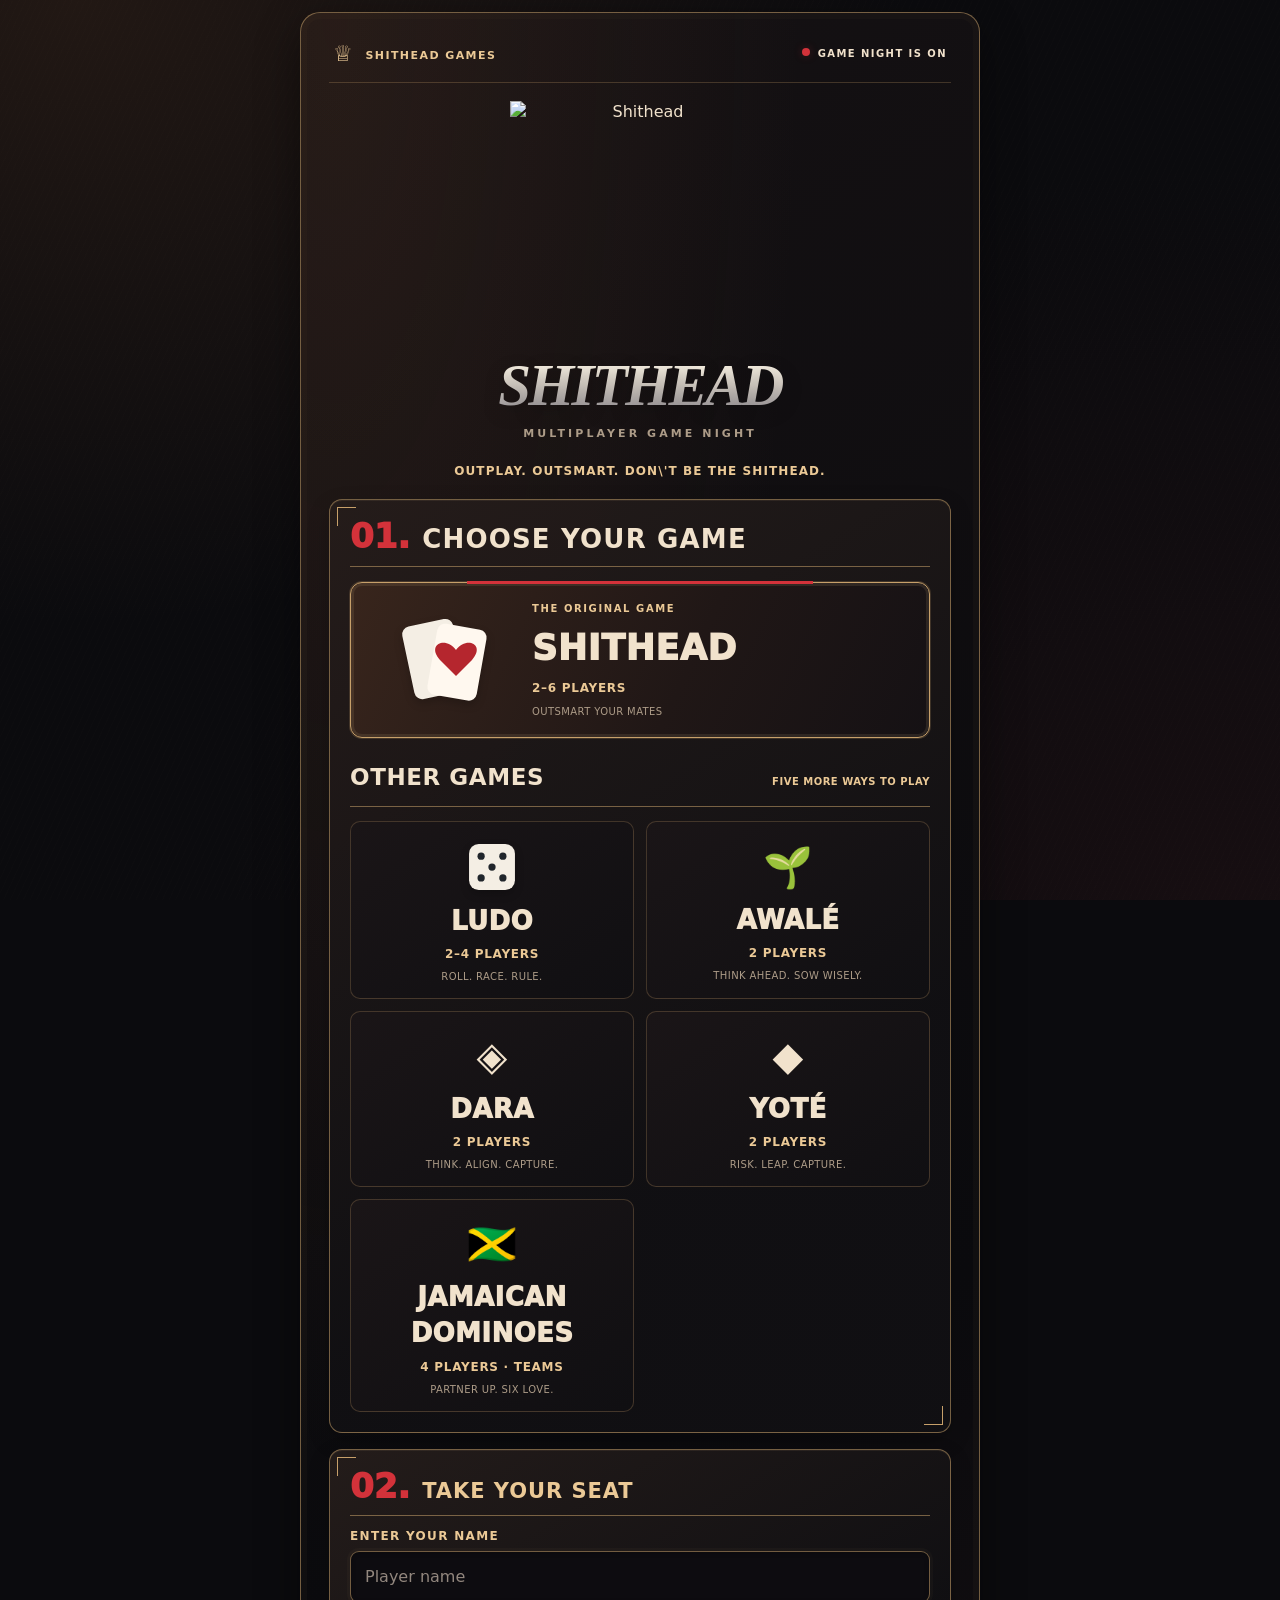
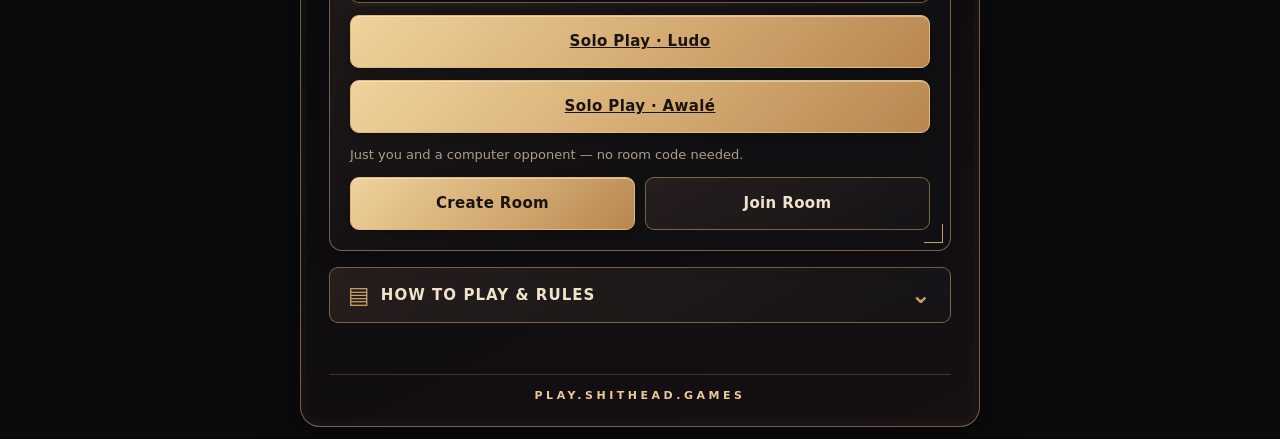
==== commit 1a5717a4: "feat(solo): link Solo Play Awalé from game homepage" ====
--- a/server/app/static/index.html
+++ b/server/app/static/index.html
@@ -1046,6 +1046,7 @@
       <input id="name" placeholder="Player name" maxlength="32" autocomplete="nickname">
     </label>
     <a href="/solo/ludo" class="btn btn-primary" style="display:block;text-align:center;margin-bottom:12px" aria-label="Solo Play Ludo against the computer">Solo Play · Ludo</a>
+    <a href="/solo/awale" class="btn btn-primary" style="display:block;text-align:center;margin-bottom:12px" aria-label="Solo Play Awalé against the computer">Solo Play · Awalé</a>
     <p style="font-size:13px;color:var(--beige)">Just you and a computer opponent — no room code needed.</p>
     <div class="btn-row">
       <button id="go-create" class="btn btn-primary" type="button">Create Room</button>
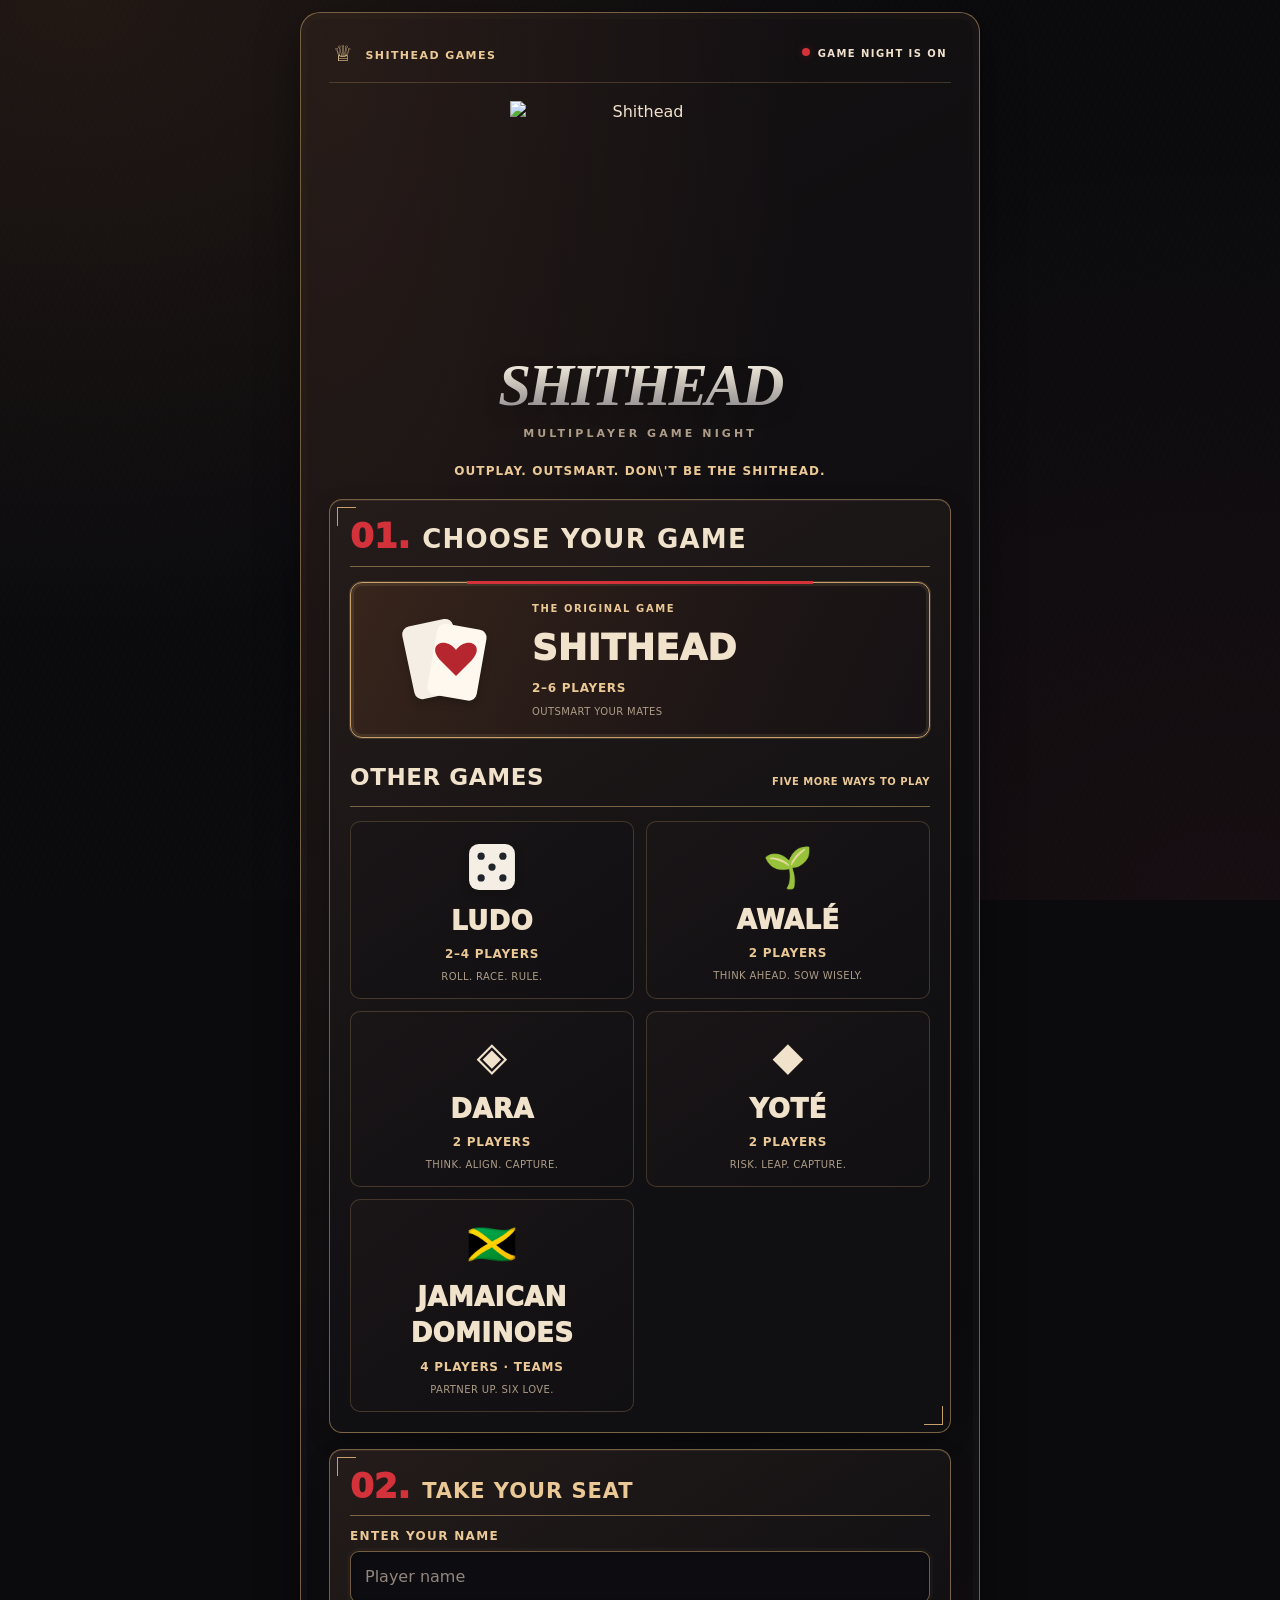
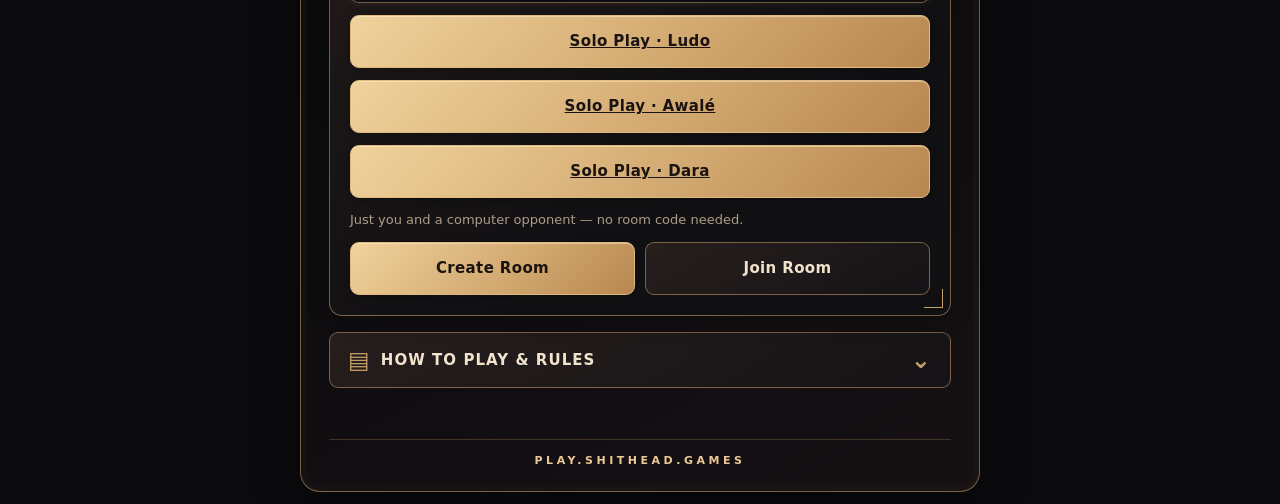
==== commit f216687d: "feat(solo): integrate Dara mode without changing existing game paths" ====
--- a/server/app/static/index.html
+++ b/server/app/static/index.html
@@ -1047,6 +1047,7 @@
     </label>
     <a href="/solo/ludo" class="btn btn-primary" style="display:block;text-align:center;margin-bottom:12px" aria-label="Solo Play Ludo against the computer">Solo Play · Ludo</a>
     <a href="/solo/awale" class="btn btn-primary" style="display:block;text-align:center;margin-bottom:12px" aria-label="Solo Play Awalé against the computer">Solo Play · Awalé</a>
+    <a href="/solo/dara" class="btn btn-primary" style="display:block;text-align:center;margin-bottom:12px" aria-label="Solo Play Dara against the computer">Solo Play · Dara</a>
     <p style="font-size:13px;color:var(--beige)">Just you and a computer opponent — no room code needed.</p>
     <div class="btn-row">
       <button id="go-create" class="btn btn-primary" type="button">Create Room</button>
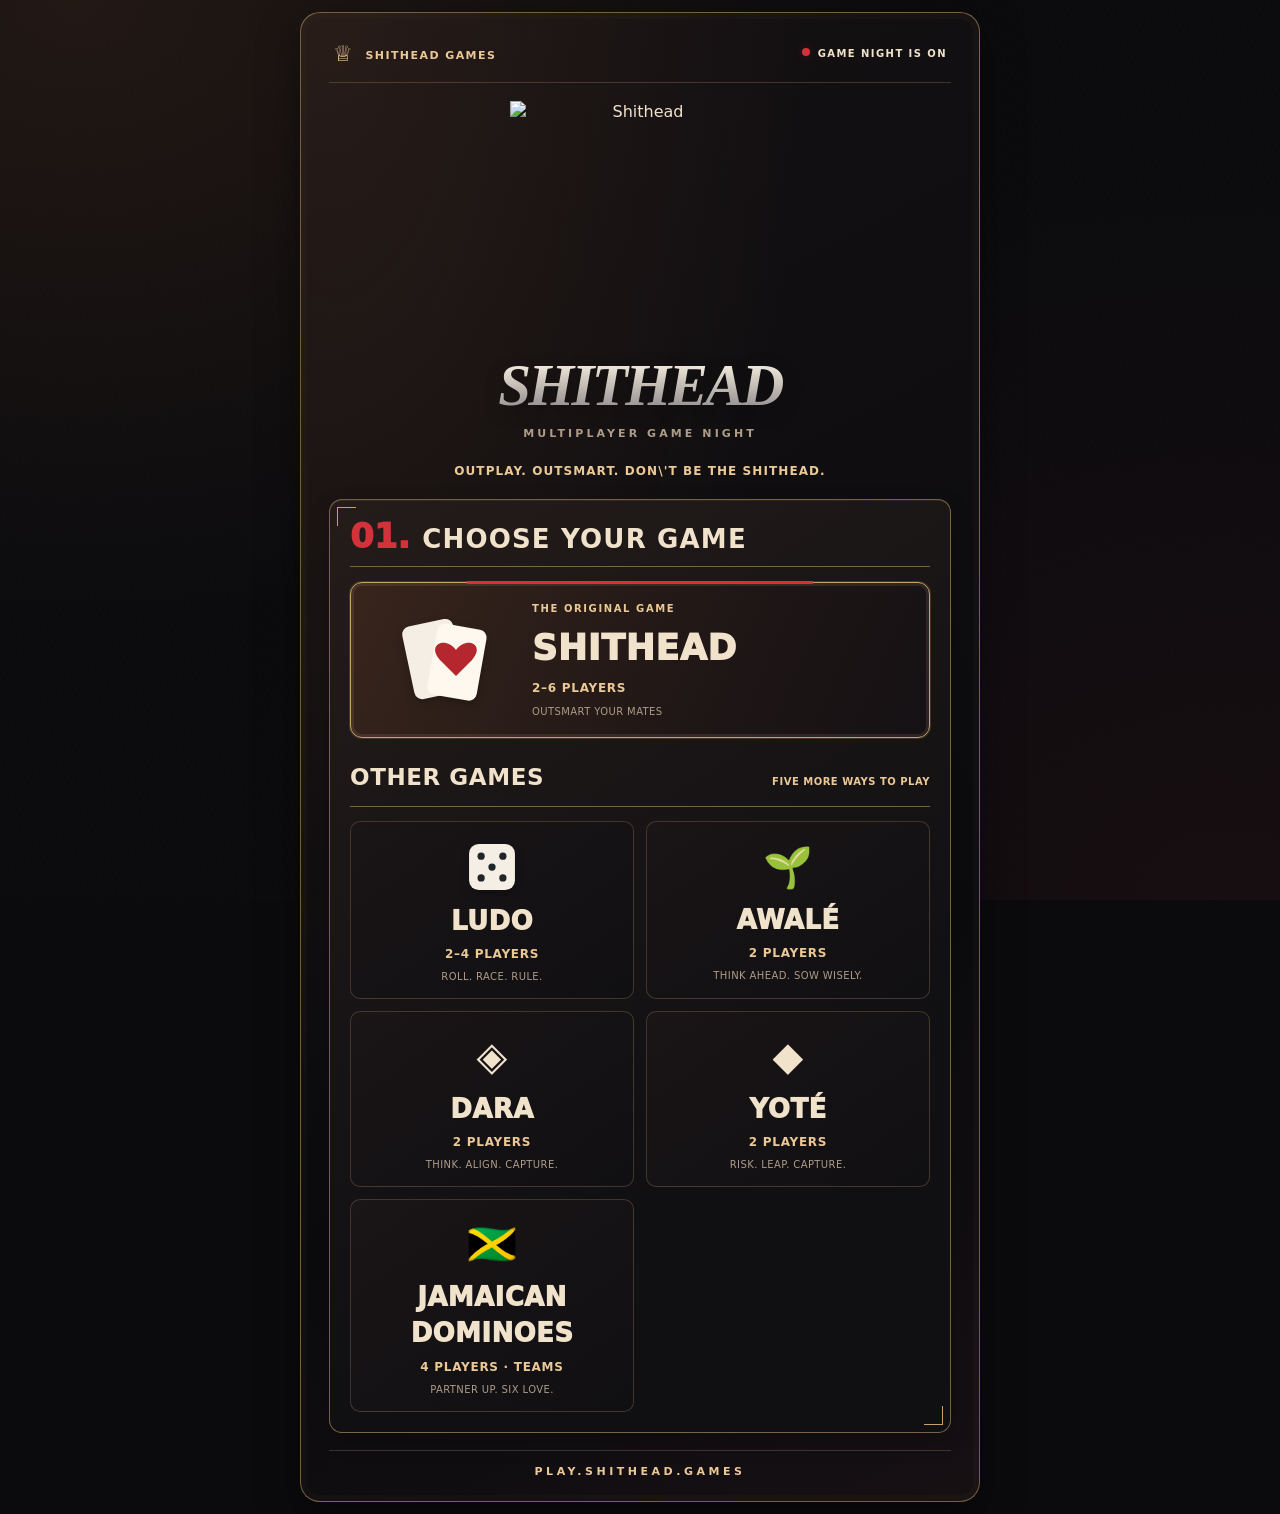
==== commit b93f3291: "feat(ui): move seat creation and joining to separate game setup screen" ====
--- a/server/app/static/index.html
+++ b/server/app/static/index.html
@@ -998,6 +998,15 @@
   #screen-home .featured-choice .featured-eyebrow{font-size:9px}
 }
 
+
+/* Separate mobile setup screen; preserves approved dark/gold visual identity. */
+#screen-setup{max-width:690px;margin-inline:auto;min-height:100dvh;display:flex;flex-direction:column;gap:14px;padding:25px 18px calc(28px + env(safe-area-inset-bottom));background:#151113;border:1px solid var(--gold);border-radius:18px;}
+#screen-setup.hidden{display:none}
+#screen-setup .panel{border:1px solid var(--gold);padding:19px;border-radius:16px;}
+#screen-setup .btn-row{gap:10px}
+#screen-setup .games-entry-panel{border-color:var(--gold)}
+#screen-setup .seat-heading{margin-top:0}
+@media(max-width:420px){#screen-setup{width:calc(100% - 12px);margin:6px auto;padding:16px 12px 24px;min-height:calc(100dvh - 12px)}#screen-setup .panel{padding:14px 11px}}
 </style>
 </head>
 <body>
@@ -1040,15 +1049,22 @@
       <button type="button" class="game-choice" data-game="dominoes" aria-pressed="false"><span class="game-emoji" aria-hidden="true">🇯🇲</span><strong>Jamaican Dominoes</strong><small>4 players · teams</small><span class="choice-tagline">Partner up. Six Love.</span></button>
     </div>
   </section>
+  <p class="home-footer">PLAY.SHITHEAD.GAMES</p>
+</section>
+
+<!-- GAME SETUP (step 2; separate view) -->
+<section id="screen-setup" class="shell hidden" aria-label="Game setup">
+  <button class="btn btn-ghost" id="setup-back" type="button" style="align-self:flex-start">‹ Back to games</button>
+  <header class="brand" style="margin:4px 0 8px">
+    <p class="brand-strapline">PLAY TOGETHER</p>
+    <h1 id="setup-game-name" style="font-size:clamp(28px,7vw,44px);color:var(--cream)">Shithead</h1>
+    <p id="setup-game-subtitle" style="margin:0">Create a room or join your friends</p>
+  </header>
   <div class="panel">
     <h2 class="seat-heading">Take your seat</h2>
     <label class="field" for="name"><span>Enter your name</span>
       <input id="name" placeholder="Player name" maxlength="32" autocomplete="nickname">
     </label>
-    <a href="/solo/ludo" class="btn btn-primary" style="display:block;text-align:center;margin-bottom:12px" aria-label="Solo Play Ludo against the computer">Solo Play · Ludo</a>
-    <a href="/solo/awale" class="btn btn-primary" style="display:block;text-align:center;margin-bottom:12px" aria-label="Solo Play Awalé against the computer">Solo Play · Awalé</a>
-    <a href="/solo/dara" class="btn btn-primary" style="display:block;text-align:center;margin-bottom:12px" aria-label="Solo Play Dara against the computer">Solo Play · Dara</a>
-    <p style="font-size:13px;color:var(--beige)">Just you and a computer opponent — no room code needed.</p>
     <div class="btn-row">
       <button id="go-create" class="btn btn-primary" type="button">Create Room</button>
       <button id="go-join" class="btn btn-ghost" type="button">Join Room</button>
@@ -1083,10 +1099,10 @@
     <button id="join" class="btn btn-primary" type="button">Join room</button>
   </div>
 
+  <p class="games-entry-panel" id="solo-entry" style="margin:8px 0 0;font-size:13px;text-align:center"><a id="solo-entry-link" href="/solo/ludo" style="color:var(--gold-bright)">Prefer Solo Play against the computer?</a></p>
   <button id="go-rules" class="btn btn-ghost" type="button">How to play &amp; rules</button>
   <p id="status" role="status" aria-live="polite"></p>
   <noscript><p>JavaScript is required to play.</p></noscript>
-  <p class="home-footer">PLAY.SHITHEAD.GAMES</p>
 </section>
 
 <!-- =========================================================== LOBBY -->
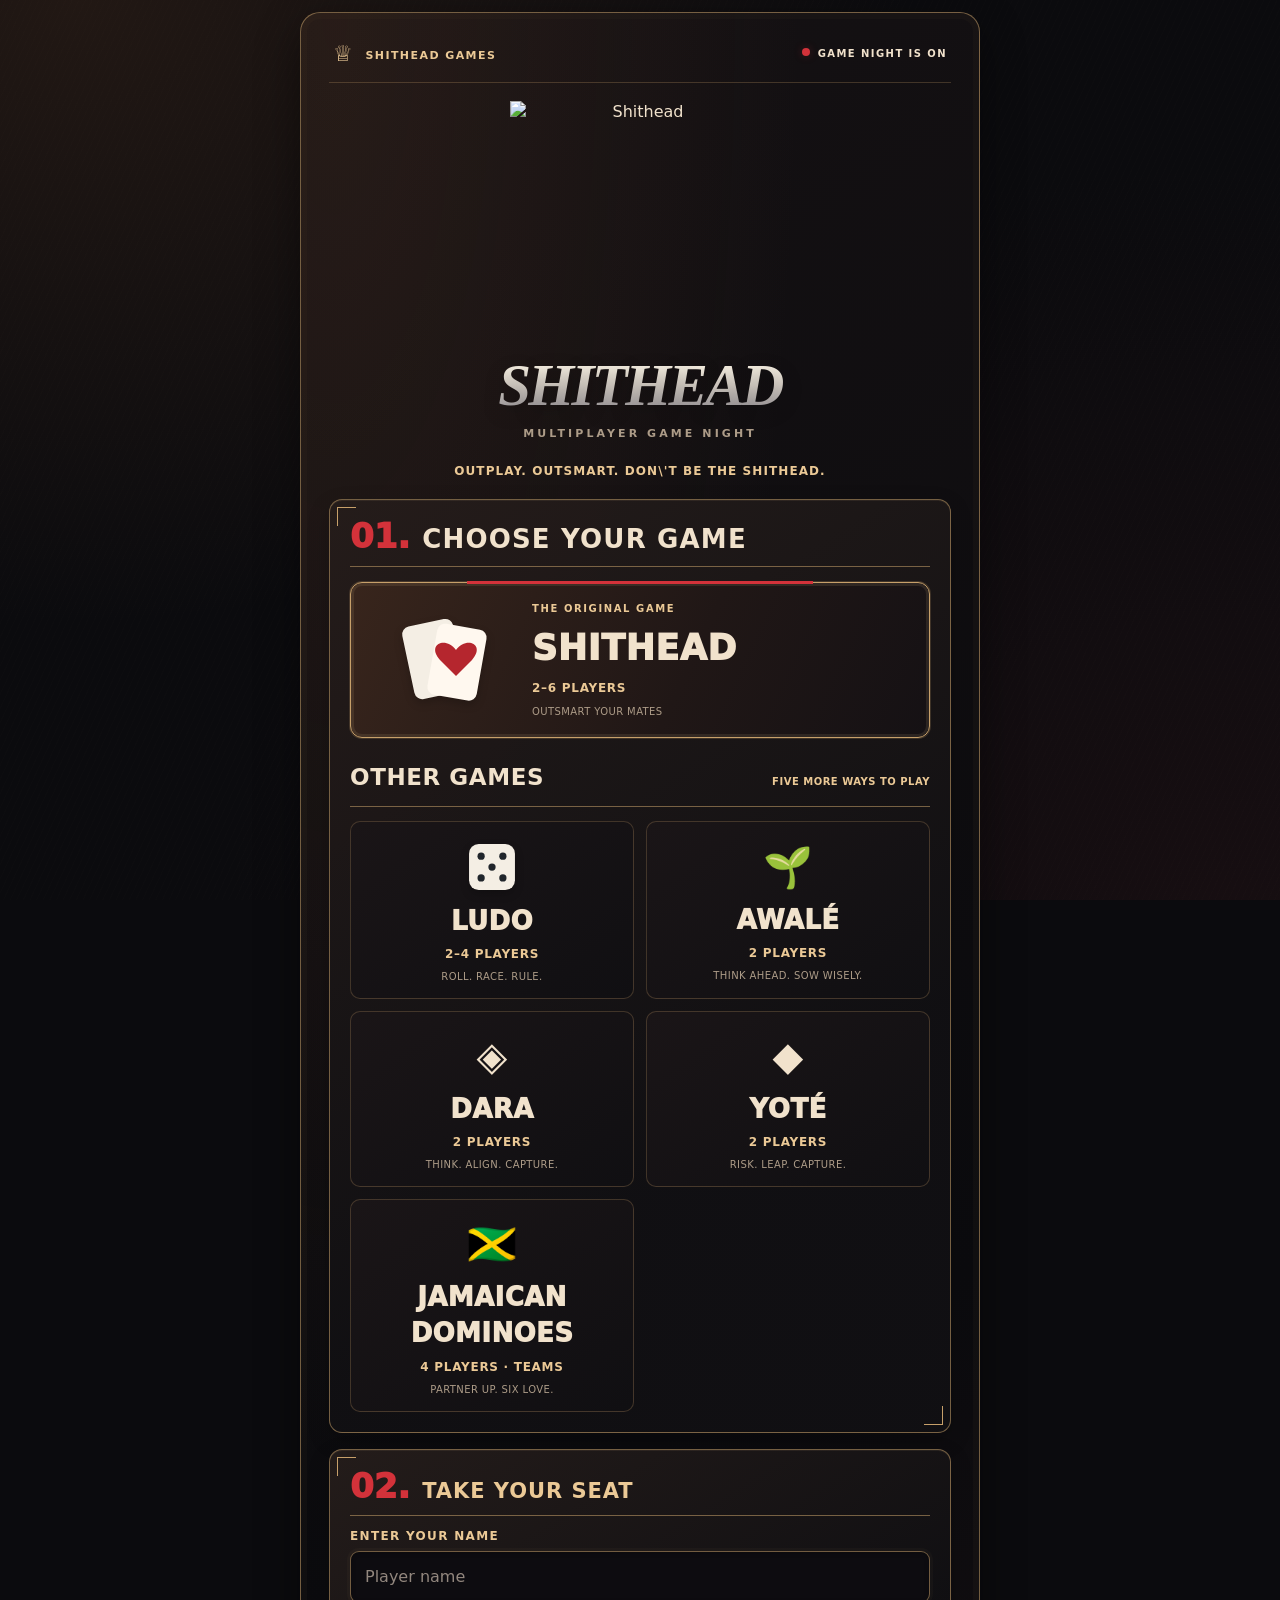
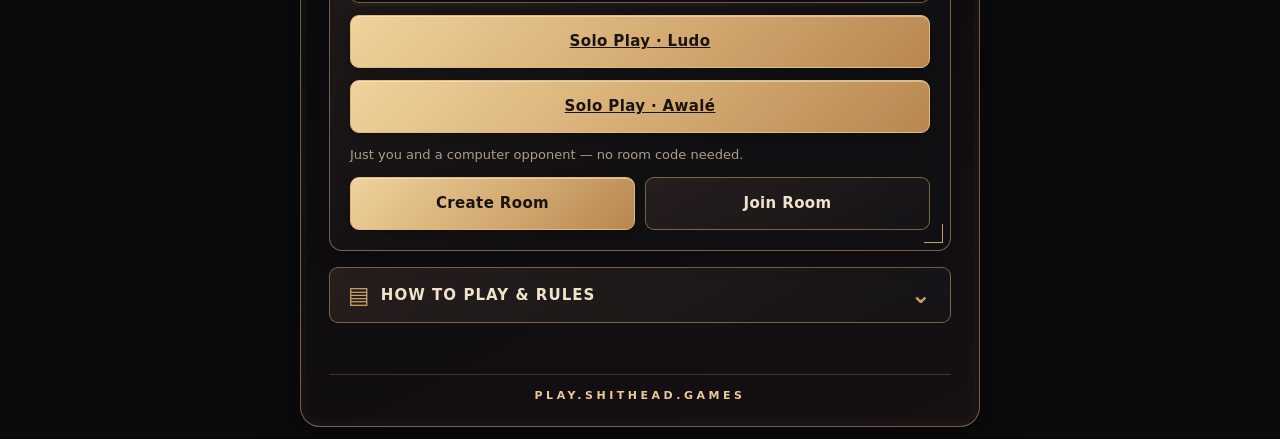
==== commit 4e5e51e7: "fix(ui): clearer game labels, Six Love, names, score and team information" ====
--- a/server/app/static/index.html
+++ b/server/app/static/index.html
@@ -4,10 +4,10 @@
 <meta charset="utf-8">
 <meta name="viewport" content="width=device-width,initial-scale=1,viewport-fit=cover">
 <meta name="theme-color" content="#0b0b0e">
-<title>Shithead Games — Shithead &amp; Ludo</title>
+<title>SHITHEAD Games — Play Six Games with Friends</title>
 <link rel="icon" href="/brand/favicon.png" type="image/png">
 <link rel="apple-touch-icon" href="/brand/shithead-logo-180.png">
-<meta name="description" content="Play Shithead and Ludo with friends online.">
+<meta name="description" content="Play Shithead, Ludo, Awalé, Dara, Yoté and Jamaican Dominoes with friends online.">
 <meta name="apple-mobile-web-app-capable" content="yes">
 <meta name="apple-mobile-web-app-title" content="Shithead">
 <style>
@@ -998,15 +998,6 @@
   #screen-home .featured-choice .featured-eyebrow{font-size:9px}
 }
 
-
-/* Separate mobile setup screen; preserves approved dark/gold visual identity. */
-#screen-setup{max-width:690px;margin-inline:auto;min-height:100dvh;display:flex;flex-direction:column;gap:14px;padding:25px 18px calc(28px + env(safe-area-inset-bottom));background:#151113;border:1px solid var(--gold);border-radius:18px;}
-#screen-setup.hidden{display:none}
-#screen-setup .panel{border:1px solid var(--gold);padding:19px;border-radius:16px;}
-#screen-setup .btn-row{gap:10px}
-#screen-setup .games-entry-panel{border-color:var(--gold)}
-#screen-setup .seat-heading{margin-top:0}
-@media(max-width:420px){#screen-setup{width:calc(100% - 12px);margin:6px auto;padding:16px 12px 24px;min-height:calc(100dvh - 12px)}#screen-setup .panel{padding:14px 11px}}
 </style>
 </head>
 <body>
@@ -1049,22 +1040,14 @@
       <button type="button" class="game-choice" data-game="dominoes" aria-pressed="false"><span class="game-emoji" aria-hidden="true">🇯🇲</span><strong>Jamaican Dominoes</strong><small>4 players · teams</small><span class="choice-tagline">Partner up. Six Love.</span></button>
     </div>
   </section>
-  <p class="home-footer">PLAY.SHITHEAD.GAMES</p>
-</section>
-
-<!-- GAME SETUP (step 2; separate view) -->
-<section id="screen-setup" class="shell hidden" aria-label="Game setup">
-  <button class="btn btn-ghost" id="setup-back" type="button" style="align-self:flex-start">‹ Back to games</button>
-  <header class="brand" style="margin:4px 0 8px">
-    <p class="brand-strapline">PLAY TOGETHER</p>
-    <h1 id="setup-game-name" style="font-size:clamp(28px,7vw,44px);color:var(--cream)">Shithead</h1>
-    <p id="setup-game-subtitle" style="margin:0">Create a room or join your friends</p>
-  </header>
   <div class="panel">
     <h2 class="seat-heading">Take your seat</h2>
     <label class="field" for="name"><span>Enter your name</span>
       <input id="name" placeholder="Player name" maxlength="32" autocomplete="nickname">
     </label>
+    <a href="/solo/ludo" class="btn btn-primary" style="display:block;text-align:center;margin-bottom:12px" aria-label="Solo Play Ludo against the computer">Solo Play · Ludo</a>
+    <a href="/solo/awale" class="btn btn-primary" style="display:block;text-align:center;margin-bottom:12px" aria-label="Solo Play Awalé against the computer">Solo Play · Awalé</a>
+    <p style="font-size:13px;color:var(--beige)">Just you and a computer opponent — no room code needed.</p>
     <div class="btn-row">
       <button id="go-create" class="btn btn-primary" type="button">Create Room</button>
       <button id="go-join" class="btn btn-ghost" type="button">Join Room</button>
@@ -1099,10 +1082,10 @@
     <button id="join" class="btn btn-primary" type="button">Join room</button>
   </div>
 
-  <p class="games-entry-panel" id="solo-entry" style="margin:8px 0 0;font-size:13px;text-align:center"><a id="solo-entry-link" href="/solo/ludo" style="color:var(--gold-bright)">Prefer Solo Play against the computer?</a></p>
   <button id="go-rules" class="btn btn-ghost" type="button">How to play &amp; rules</button>
   <p id="status" role="status" aria-live="polite"></p>
   <noscript><p>JavaScript is required to play.</p></noscript>
+  <p class="home-footer">PLAY.SHITHEAD.GAMES</p>
 </section>
 
 <!-- =========================================================== LOBBY -->
@@ -1343,7 +1326,7 @@
     <div class="btn-row"><button id="domino-restart" class="btn btn-primary" type="button">Restart</button>
     <button id="domino-finish" class="btn btn-ghost" type="button">Finish current</button></div></div>
   <div class="domino-table"><div id="domino-chain" class="domino-chain" aria-label="Dominoes on the table"></div><div id="domino-ends" class="domino-ends"></div></div>
-  <h2 class="seat-heading">Your seven dominoes</h2>
+  <h2 class="seat-heading">Your dominoes <span id="domino-hand-total"></span></h2>
   <div id="domino-hand" class="domino-hand" aria-label="Your private dominoes"></div>
   <p id="domino-event" role="status" aria-live="polite"></p>
   <div id="domino-reactions"></div>
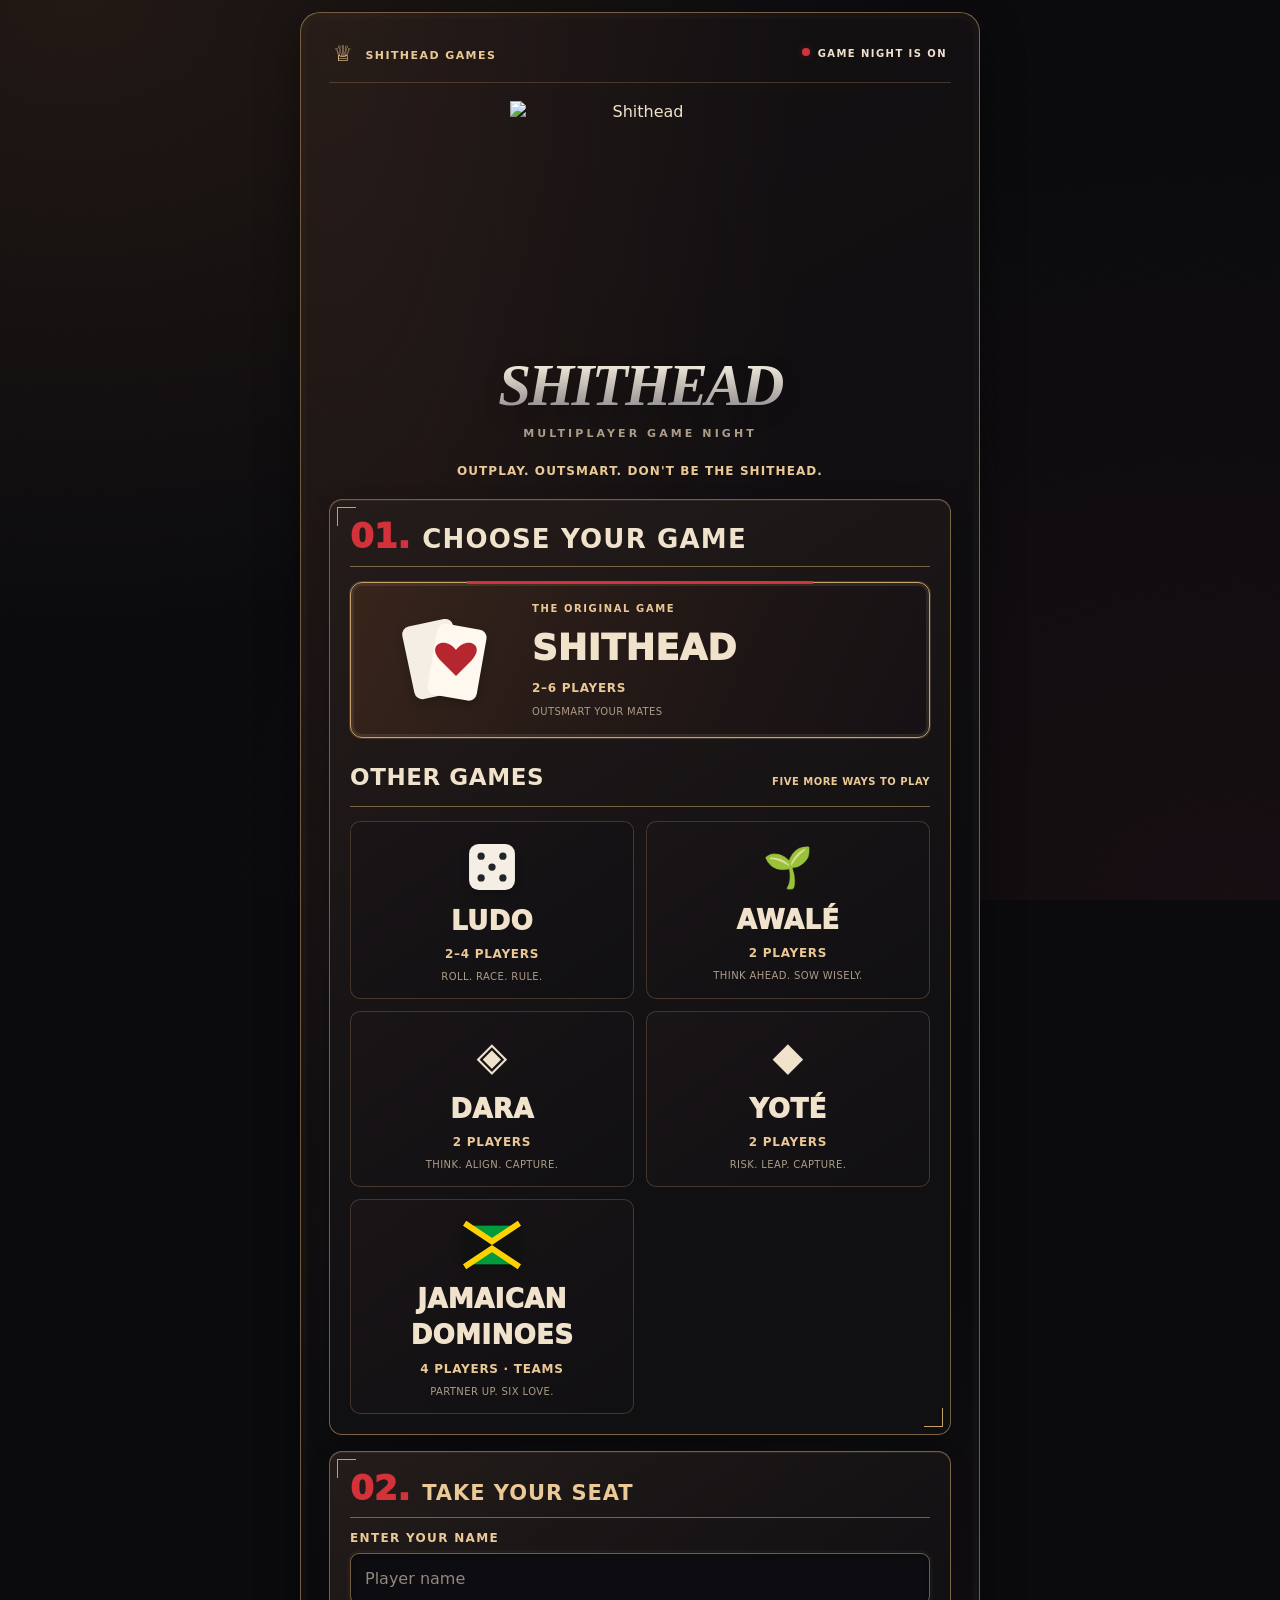
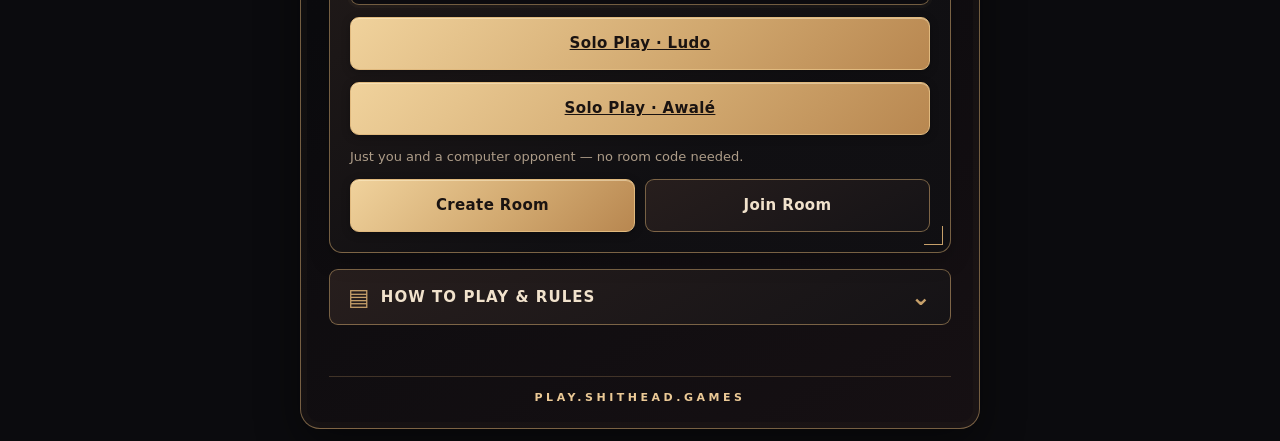
==== commit 8282242f: "fix(brand): remove literal apostrophe slash and render portable Jamaican flag" ====
--- a/server/app/static/index.html
+++ b/server/app/static/index.html
@@ -1013,7 +1013,7 @@
          sizes="290px" width="512" height="512" alt="Shithead" decoding="async">
     <h1>SHITHEAD</h1>
     <p>Multiplayer game night</p>
-    <p class="brand-strapline">Outplay. Outsmart. Don\'t be the Shithead.</p>
+    <p class="brand-strapline">Outplay. Outsmart. Don't be the Shithead.</p>
   </header>
   <section id="game-picker" class="panel" aria-labelledby="games-pick-title">
     <h2 id="games-pick-title">Choose your game</h2>
@@ -1037,7 +1037,7 @@
       </button>
       <button type="button" class="game-choice" data-game="dara" aria-pressed="false"><span class="game-emoji" aria-hidden="true">◈</span><strong>Dara</strong><small>2 players</small><span class="choice-tagline">Think. Align. Capture.</span></button>
       <button type="button" class="game-choice" data-game="yote" aria-pressed="false"><span class="game-emoji" aria-hidden="true">◆</span><strong>Yoté</strong><small>2 players</small><span class="choice-tagline">Risk. Leap. Capture.</span></button>
-      <button type="button" class="game-choice" data-game="dominoes" aria-pressed="false"><span class="game-emoji" aria-hidden="true">🇯🇲</span><strong>Jamaican Dominoes</strong><small>4 players · teams</small><span class="choice-tagline">Partner up. Six Love.</span></button>
+      <button type="button" class="game-choice" data-game="dominoes" aria-pressed="false"><span class="game-emoji"><svg viewBox="0 0 60 40" width="52" height="35" role="img" aria-label="Jamaican flag" style="vertical-align:middle;border-radius:3px"><rect width="60" height="40" fill="#009B3A"/><path d="M0 0L60 40M60 0L0 40" stroke="#FED100" stroke-width="12"/><path d="M0 0L30 20L0 40Z M60 0L30 20L60 40Z" fill="#111"/></svg></span><strong>Jamaican Dominoes</strong><small>4 players · teams</small><span class="choice-tagline">Partner up. Six Love.</span></button>
     </div>
   </section>
   <div class="panel">
@@ -1317,7 +1317,7 @@
 <!-- =================================================== JAMAICAN DOMINOES -->
 <section id="screen-dominoes" class="shell hidden">
   <div class="domino-top"><div class="room-chip">ROOM <b id="domino-room"></b></div>
-    <strong>DOMINOES 🇯🇲</strong><button id="domino-refresh" class="icon-btn" type="button" aria-label="Refresh dominoes">↻</button></div>
+    <strong>DOMINOES <svg viewBox="0 0 60 40" width="52" height="35" role="img" aria-label="Jamaican flag" style="vertical-align:middle;border-radius:3px"><rect width="60" height="40" fill="#009B3A"/><path d="M0 0L60 40M60 0L0 40" stroke="#FED100" stroke-width="12"/><path d="M0 0L30 20L0 40Z M60 0L30 20L60 40Z" fill="#111"/></svg></strong><button id="domino-refresh" class="icon-btn" type="button" aria-label="Refresh dominoes">↻</button></div>
   <div id="domino-mode-label" class="domino-score">Partner · 2 vs 2</div>
   <div id="domino-score" class="domino-score"></div>
   <div id="domino-turn" class="domino-turn" aria-live="polite">Waiting for four players…</div>
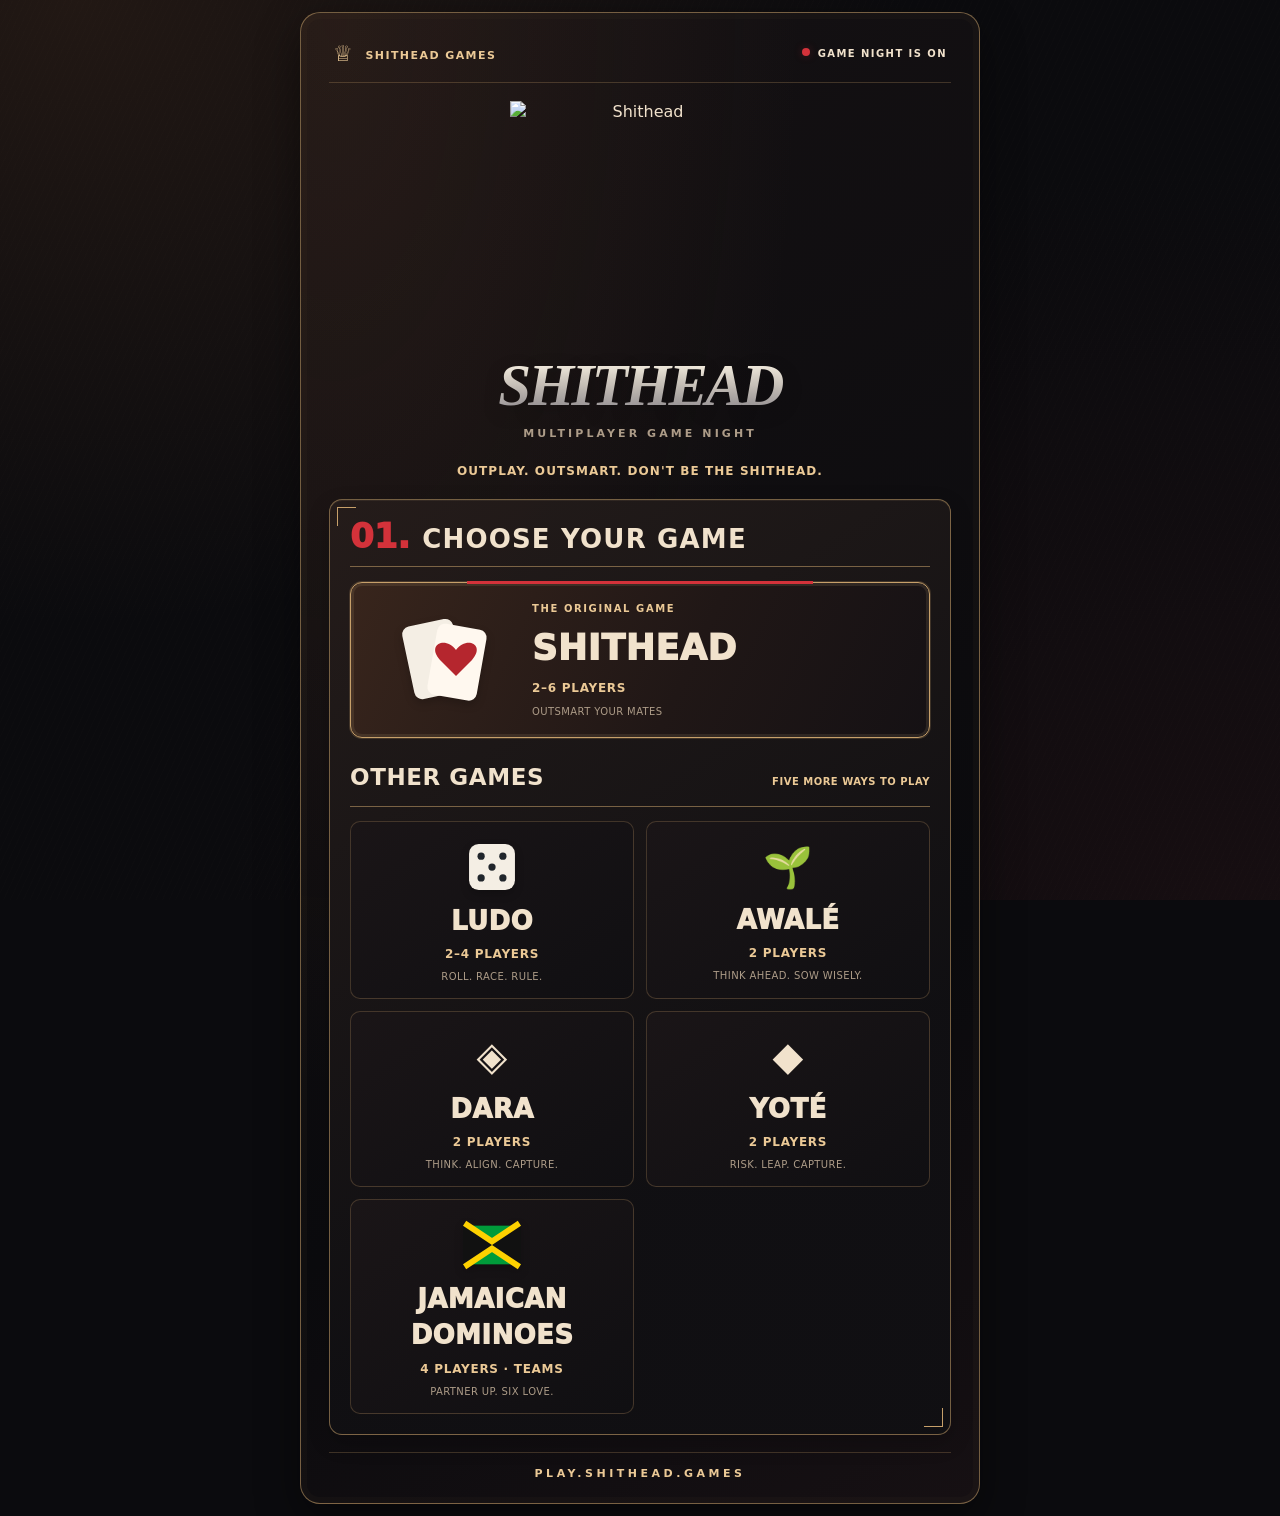
==== commit 1023e6cf: "feat(ui): split approved home catalogue and selected-game setup, preserve live branding" ====
--- a/server/app/static/index.html
+++ b/server/app/static/index.html
@@ -998,6 +998,14 @@
   #screen-home .featured-choice .featured-eyebrow{font-size:9px}
 }
 
+/* Separate mobile setup screen; preserves approved dark/gold visual identity. */
+#screen-setup{max-width:690px;margin-inline:auto;min-height:100dvh;display:flex;flex-direction:column;gap:14px;padding:25px 18px calc(28px + env(safe-area-inset-bottom));background:#151113;border:1px solid var(--gold);border-radius:18px;}
+#screen-setup.hidden{display:none}
+#screen-setup .panel{border:1px solid var(--gold);padding:19px;border-radius:16px;}
+#screen-setup .btn-row{gap:10px}
+#screen-setup .games-entry-panel{border-color:var(--gold)}
+#screen-setup .seat-heading{margin-top:0}
+@media(max-width:420px){#screen-setup{width:calc(100% - 12px);margin:6px auto;padding:16px 12px 24px;min-height:calc(100dvh - 12px)}#screen-setup .panel{padding:14px 11px}}
 </style>
 </head>
 <body>
@@ -1040,14 +1048,22 @@
       <button type="button" class="game-choice" data-game="dominoes" aria-pressed="false"><span class="game-emoji"><svg viewBox="0 0 60 40" width="52" height="35" role="img" aria-label="Jamaican flag" style="vertical-align:middle;border-radius:3px"><rect width="60" height="40" fill="#009B3A"/><path d="M0 0L60 40M60 0L0 40" stroke="#FED100" stroke-width="12"/><path d="M0 0L30 20L0 40Z M60 0L30 20L60 40Z" fill="#111"/></svg></span><strong>Jamaican Dominoes</strong><small>4 players · teams</small><span class="choice-tagline">Partner up. Six Love.</span></button>
     </div>
   </section>
+  <p class="home-footer">PLAY.SHITHEAD.GAMES</p>
+</section>
+
+<!-- GAME SETUP (step 2; separate view) -->
+<section id="screen-setup" class="shell hidden" aria-label="Game setup">
+  <button class="btn btn-ghost" id="setup-back" type="button" style="align-self:flex-start">‹ Back to games</button>
+  <header class="brand" style="margin:4px 0 8px">
+    <p class="brand-strapline">PLAY TOGETHER</p>
+    <h1 id="setup-game-name" style="font-size:clamp(28px,7vw,44px);color:var(--cream)">Shithead</h1>
+    <p id="setup-game-subtitle" style="margin:0">Create a room or join your friends</p>
+  </header>
   <div class="panel">
     <h2 class="seat-heading">Take your seat</h2>
     <label class="field" for="name"><span>Enter your name</span>
       <input id="name" placeholder="Player name" maxlength="32" autocomplete="nickname">
     </label>
-    <a href="/solo/ludo" class="btn btn-primary" style="display:block;text-align:center;margin-bottom:12px" aria-label="Solo Play Ludo against the computer">Solo Play · Ludo</a>
-    <a href="/solo/awale" class="btn btn-primary" style="display:block;text-align:center;margin-bottom:12px" aria-label="Solo Play Awalé against the computer">Solo Play · Awalé</a>
-    <p style="font-size:13px;color:var(--beige)">Just you and a computer opponent — no room code needed.</p>
     <div class="btn-row">
       <button id="go-create" class="btn btn-primary" type="button">Create Room</button>
       <button id="go-join" class="btn btn-ghost" type="button">Join Room</button>
@@ -1082,10 +1098,10 @@
     <button id="join" class="btn btn-primary" type="button">Join room</button>
   </div>
 
+  <p class="games-entry-panel" id="solo-entry" style="margin:8px 0 0;font-size:13px;text-align:center"><a id="solo-entry-link" href="/solo/ludo" style="color:var(--gold-bright)">Prefer Solo Play against the computer?</a></p>
   <button id="go-rules" class="btn btn-ghost" type="button">How to play &amp; rules</button>
   <p id="status" role="status" aria-live="polite"></p>
   <noscript><p>JavaScript is required to play.</p></noscript>
-  <p class="home-footer">PLAY.SHITHEAD.GAMES</p>
 </section>
 
 <!-- =========================================================== LOBBY -->
